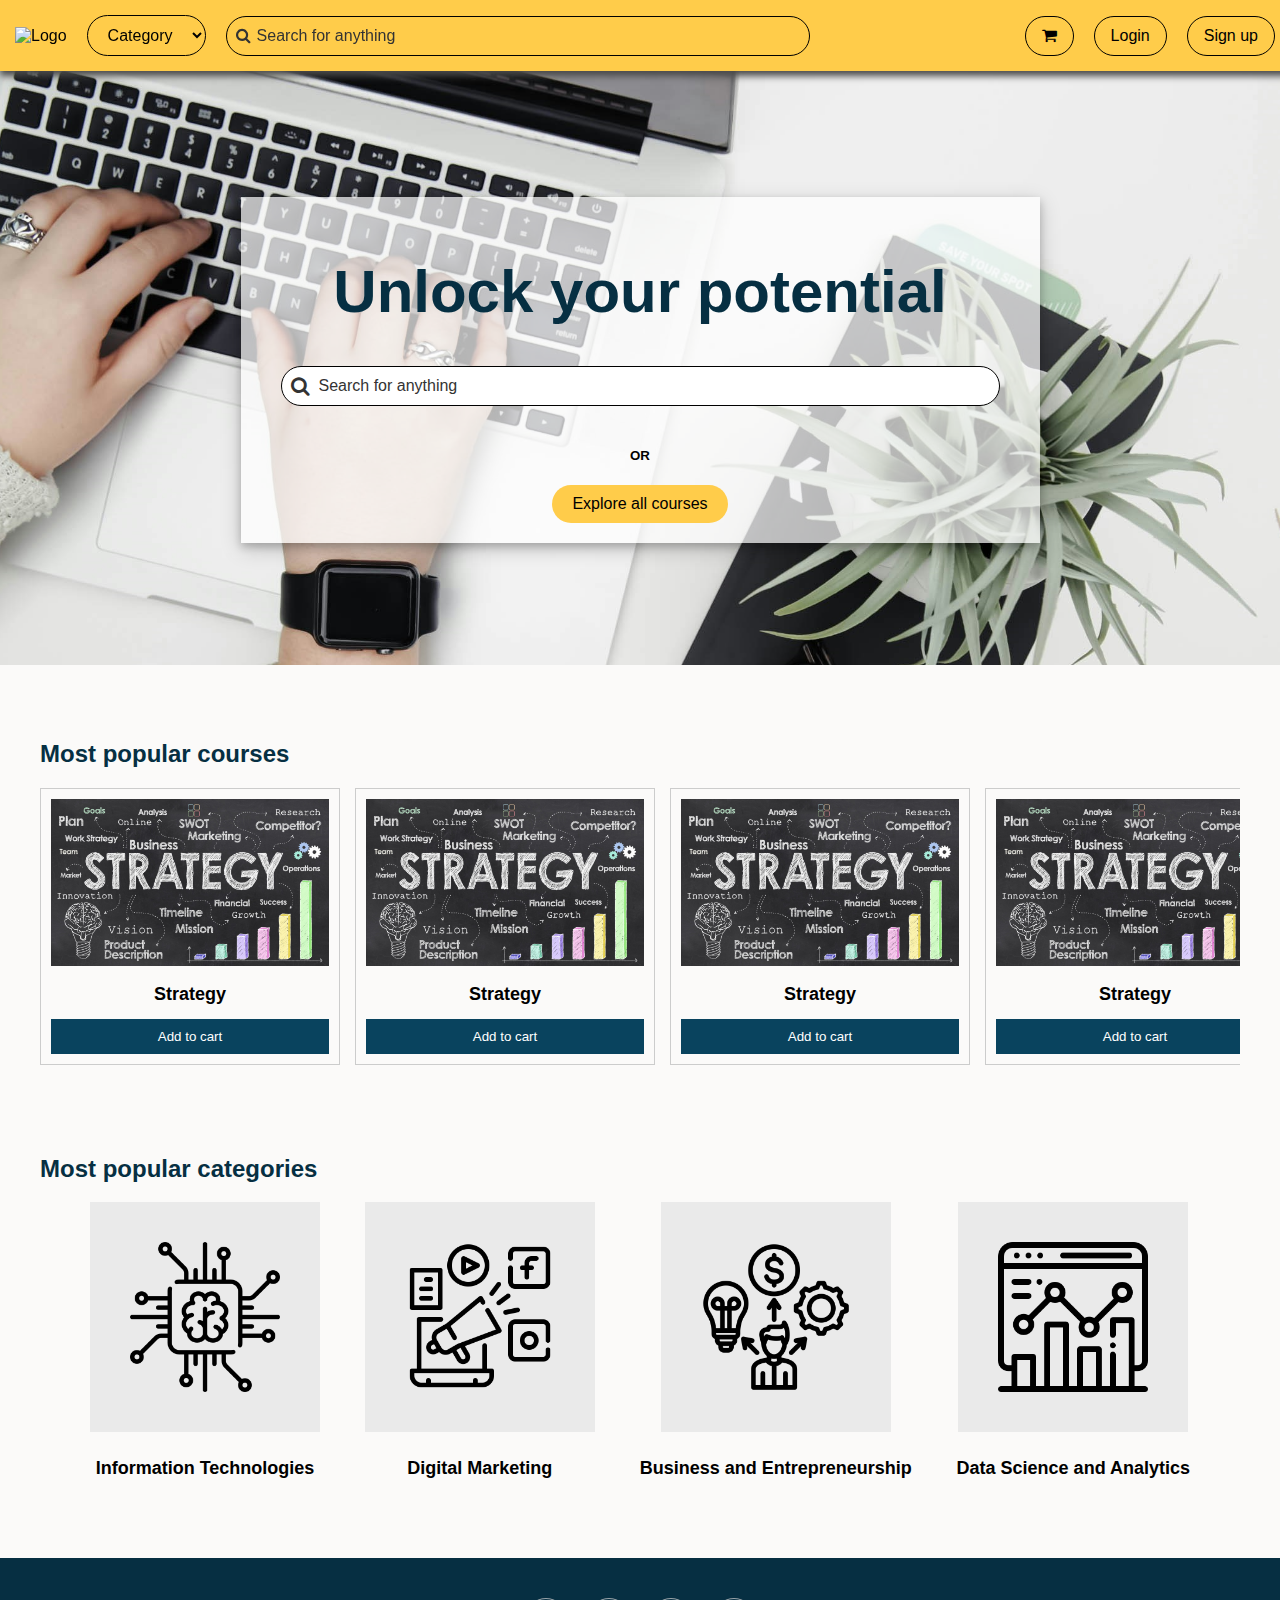
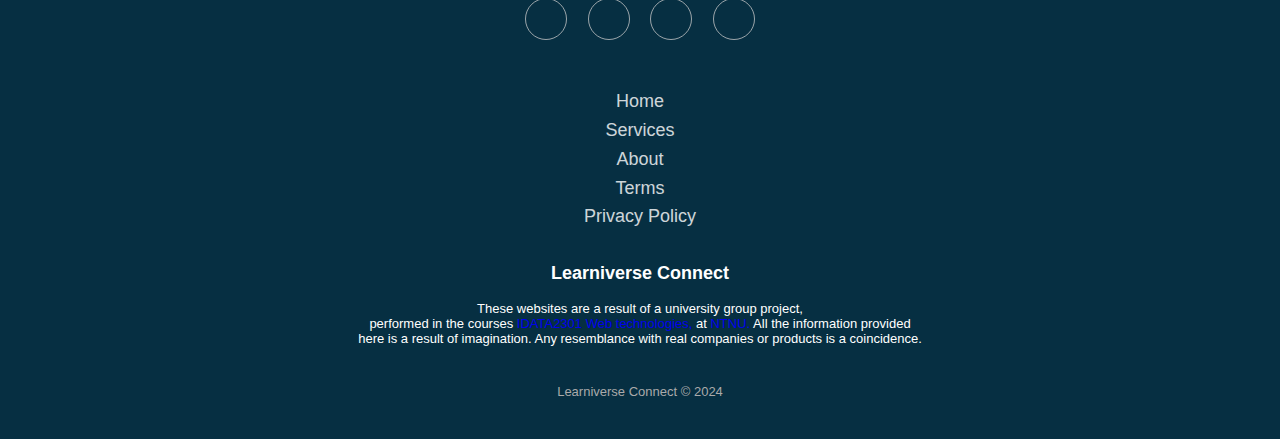
==== frontend/index.html @ c51cee2b "Added a html and javascript for a footer and a navbar for all pages." ====
<!DOCTYPE html>
<html lang="en">
<head>
    <title>Homepage - Learniverse Connect</title>
    <link rel="icon" href="resources/images/logo/Logo.svg">
    <meta charset="utf-8"/>
    <link rel="stylesheet" type="text/css" href="pages/index/style.css"/>
    <link rel="stylesheet" type="text/css" href="resources/css/navbar.css"/>
    <link rel="stylesheet" type="text/css" href="resources/css/style.css"/>
    <link rel="stylesheet" type="text/css" href="resources/css/footer.css"/>
    <link rel="stylesheet" href="https://cdnjs.cloudflare.com/ajax/libs/font-awesome/4.7.0/css/font-awesome.min.css">
    <script>
    </script>
</head>

<body>
    <nav id="navbar"></nav>
    <script>
        document.addEventListener("DOMContentLoaded", function() {
          fetch('resources/html/navbar.html')
            .then(response => response.text())
            .then(data => {
              document.getElementById('navbar').innerHTML = data;
            });
        });
    </script>

    <section class="hero-section">
        <div class="hero-content">
            <h1 class="hero-quote">Unlock your potential</h1>
            <div class="search-container">
                <form action="/search" method="get">
                    <button type="submit" class="search-icon-button">
                        <i class="fa fa-search"></i>
                    </button>
                    <input type="text" class="search-bar" placeholder="Search for anything" name="query">
                </form>
            </div>
            <h5>OR</h5>
            <a href="pages/browser/browser.html" class="explore-courses-link">Explore all courses</a>
        </div>
    </section>

    <section class="slider-container">
        <h2>Most popular courses</h2>
        <div id="course-slider">
            <div class="slide">
                <img src="resources/images/business strategy.jpg" alt="Course 1" class="course-image" width="300">
                <h3 class="course-title">Strategy</h3>
                <button class="course-button">Add to cart</button>
            </div>
            <div class="slide">
                <img src="resources/images/business strategy.jpg" alt="Course 1" class="course-image" width="300">
                <h3 class="course-title">Strategy</h3>
                <button class="course-button">Add to cart</button>
            </div>
            <div class="slide">
                <img src="resources/images/business strategy.jpg" alt="Course 1" class="course-image" width="300">
                <h3 class="course-title">Strategy</h3>
                <button class="course-button">Add to cart</button>
            </div>
            <div class="slide">
                <img src="resources/images/business strategy.jpg" alt="Course 1" class="course-image" width="300">
                <h3 class="course-title">Strategy</h3>
                <button class="course-button">Add to cart</button>
            </div>
            <div class="slide">
                <img src="resources/images/business strategy.jpg" alt="Course 1" class="course-image" width="300">
                <h3 class="course-title">Strategy</h3>
                <button class="course-button">Add to cart</button>
            </div>
            <div class="slide">
                <img src="resources/images/business strategy.jpg" alt="Course 1" class="course-image" width="300">
                <h3 class="course-title">Strategy</h3>
                <button class="course-button">Add to cart</button>
            </div>
            <div class="slide">
                <img src="resources/images/business strategy.jpg" alt="Course 1" class="course-image" width="300">
                <h3 class="course-title">Strategy</h3>
                <button class="course-button">Add to cart</button>
            </div>
            <div class="slide">
                <img src="resources/images/business strategy.jpg" alt="Course 1" class="course-image" width="300">
                <h3 class="course-title">Strategy</h3>
                <button class="course-button">Add to cart</button>
            </div>
            <div class="slide">
                <img src="resources/images/business strategy.jpg" alt="Course 1" class="course-image" width="300">
                <h3 class="course-title">Strategy</h3>
                <button class="course-button">Add to cart</button>
            </div>
        </div>
    </section>

    <section class="categories-container">
        <h2>Most popular categories</h2>
        <div class="categories">
            <div class="category">
                <button onclick="goToPageWithCheckboxes('InformationTechnologies')">
                    <img src="resources/images/categoryIcons/Technology.png" alt="Information Technologies">
                </button>
                <h3 class="text">Information Technologies</h3>
            </div>
            <div class="category">
                <button onclick="goToPageWithCheckboxes('DigitalMarketing')">
                    <img src="resources/images/categoryIcons/Marketing.png" alt="Digital Marketing">
                </button>
                <h3 class="text">Digital Marketing</h3>
            </div>
            <div class="category">
                <button onclick="goToPageWithCheckboxes('BusinessAndEntrepreneurship')">
                    <img src="resources/images/categoryIcons/Business.png" alt="Business and Entrepreneurship">
                </button>
                <h3 class="text">Business and Entrepreneurship</h3>
            </div>
            <div class="category">
                <button onclick="goToPageWithCheckboxes('DataScienceAndAnalytics')">
                    <img src="resources/images/categoryIcons/Analytics.png" alt="Data Science and Analytics">
                </button>
                <h3 class="text">Data Science and Analytics</h3>
            </div>
        </div>
    </section>

    <footer id="footer"></footer>
    <script>
        document.addEventListener("DOMContentLoaded", function() {
          fetch('resources/html/footer.html')
            .then(response => response.text())
            .then(data => {
              document.getElementById('footer').innerHTML = data;
            });
        });
    </script>

    <script src="pages/index/script.js"></script>
</body>
</html>
---- frontend/pages/index/style.css ----
/* For the hero section*/
.hero-section {
    padding: 25px;
    padding-top: 100px;
    background-image: url('../../resources/images/background/HeroImage.png');
    background-size: cover;
    background-position: center;
    height: 60vh;
    display: flex;
    align-items: center;
    justify-content: center;
    text-align: center;
}

.hero-content {
    background-color: rgba(255, 255, 255, 0.7);
    padding: 20px;
    box-shadow: 0 4px 8px 0 rgba(0, 0, 0, 0.2),
                0 6px 20px 0 rgba(0, 0, 0, 0.19);
}

.hero-quote {
    font-size: 60px;
    margin-bottom: 20px;
}

.search-container {
    display: flex;
    justify-content: center;
    padding: 20px;
    position: relative;
    margin: auto;
}

.search-bar {
    width: 50vw;
    padding: 10px 40px 10px 37px;
    font-size: 16px;
    border: 1px solid black;
    border-radius: 25px;
    outline: none;
}

.search-icon-button {
    font-size: 20px;
    background: none;
    border: none;
    position: absolute;
    top: 50%;
    transform: translateY(-50%);
    cursor: pointer;
    color: #333;
    padding: 0 10px;
}

.search-bar::placeholder {
  color: #333;
}

.search-bar:focus {
    outline: none;
    box-shadow: 0 0 0 0.8px black;
}

.explore-courses-link {
    display: inline-block;
    background-color: #ffcc4a;
    color: black;
    padding: 10px 20px;
    border-radius: 25px;
    text-decoration: none;
    transition: background-color 0.5s;
}

.explore-courses-link:hover {
    background-color: #deb140;
}

/* Most popular courses */
.slider-container, .categories-container {
    margin: 40px;
    margin-top: 75px;
}

#course-slider {
    display: flex;
    overflow-x: auto;
    scroll-behavior: smooth;
}

.slide {
    flex: 0 0 auto;
    width: 300px;
    margin-right: 15px;
    margin-bottom: 15px;
    border: 1px solid #ccc;
    padding: 10px;
    box-sizing: border-box;
}

.slide img {
    max-width: 100%;
}

.course-title {
  margin: 10px 0;
  text-align: center;
}

.course-button {
  background-color: #09435e;
  color: white;
  border: none;
  padding: 10px 20px;
  cursor: pointer;
  width: 100%;
  box-sizing: border-box;
}

.course-button:hover {
  background-color: #062f42;
}

/* Most popular categories */
.categories-container {
    margin-top: 75px;
}

.categories-container .categories {
    margin-left: 50px;
    margin-right: 50px;
    display: flex;
    flex-wrap: wrap;
    justify-content: space-between;

}

.category {
    text-align: center;
}

.category button {
    border: none;
    background-color: transparent;
    cursor: pointer;
    padding: 0;
    display: inline-block;
    background-color: #EAEAEA;
}

.category button img {
    width: 150px;
    height: 150px;
    padding: 40px;
    display: block;
}

.category button img:hover  {
    transform: scale(1.1);
}
---- frontend/resources/css/navbar.css ----
.navbar {
    display: flex;
    align-items: center;
    justify-content: space-between;
    padding: 15px;
    overflow: hidden;
    text-align: center;
    margin: 0;
    width: 100%;
    list-style-type: none;
    background-color: #ffcc4a;
    box-shadow: 0px 5px 7px #4a4a4a;
    position: fixed;
    z-index: 1;

}

.navbar li {
    margin-right: 20px;

}

.right-items {
margin-left: auto;
    display: flex;
    align-items: center;
}

.navbar li.right {
    margin-right: 10px; /* Adjust as needed */
}

.navbar li a {
    font-size: 16px;
    text-decoration: none;
    display: block;
    text-align: center;
    color: black;
}

.navbar li select, li input {
    padding: 10px 16px;
    margin: 0;
    vertical-align: middle;
    background-color: transparent;
}

.navbar li select {
    font-size: 16px;
    border-radius: 25px;
    border: 1px solid black;
    background-color: transparent;
    color: black;
}

.navbar li select:focus {
    outline: none;
    box-shadow: 0 0 0 0.8px black;
}

.menu-button {
    display: inline-block;
    background-color: #ffcc4a;
    color: black;
    padding: 10px 16px;
    border: 1px solid black;
    border-radius: 25px;
    text-decoration: none;
    transition: background-color 0.5s;
}

.menu-button:hover {
    background-color: #deb140;
    box-shadow: 0 0 0 0.8px black;
}

.menu-search-container {
    display: flex;
    justify-content: center;
    position: relative;
    margin: auto;
}

.menu-search-bar {
    width: 40vw;
    padding: 10px 40px 10px 30px;
    font-size: 16px;
    border: 1px solid black;
    border-radius: 25px;
    outline: none;
    background: transparent;
}

.menu-search-bar::placeholder {
  color: #333;
}

.menu-search-bar:focus {
    outline: none;
    box-shadow: 0 0 0 0.8px black;
}

.menu-search-icon-button {
    font-size: 16px;
    background: none;
    border: none;
    position: absolute;
    top: 50%;
    transform: translateY(-50%);
    cursor: pointer;
    color: #333;
    padding: 0 10px;
}
---- frontend/resources/css/style.css ----
body {
    font-family: sans-serif; /*google font*/
    margin: 0px;
    background-color: #fbfaf9;
}

h2, h1 {
    color: #062f42;
}
---- frontend/resources/css/footer.css ----
.footer {
  padding:40px 0;
  margin-top: 75px;
  background-color: #062f42;
  color:white;
}

.footer ul, h3 {
  padding:0;
  list-style:none;
  text-align:center;
  font-size:18px;
  line-height:1.6;
  margin-bottom:0;
}

.footer li {
  padding:0 10px;
}

.footer ul a {
  color:inherit;
  text-decoration:none;
  opacity:0.8;
}

.footer ul a:hover {
  opacity:1;
}

.footer .social {
  text-align:center;
  padding-bottom:25px;
}

.footer .social > a {
  font-size:24px;
  width:40px;
  height:40px;
  line-height:40px;
  display:inline-block;
  text-align:center;
  border-radius:50%;
  border:1px solid #ccc;
  margin:0 8px;
  color:inherit;
  opacity:0.75;
}

.footer .social > a:hover {
  opacity:0.9;
}

.footer .info {
    padding: 10px;
    text-align: center;
    font-size:13px;
}

.footer .info a {
    text-decoration: none;
}

.footer .info a:hover {
    color: #008000;
    text-decoration: underline;
}

.footer .info a:active {
  color: #004D00;
}

.footer .info a:visited {
  color: #99CC00;
}

.footer .copyright {
  margin-top:15px;
  text-align:center;
  font-size:13px;
  color:#aaa;
  margin-bottom:0;
}
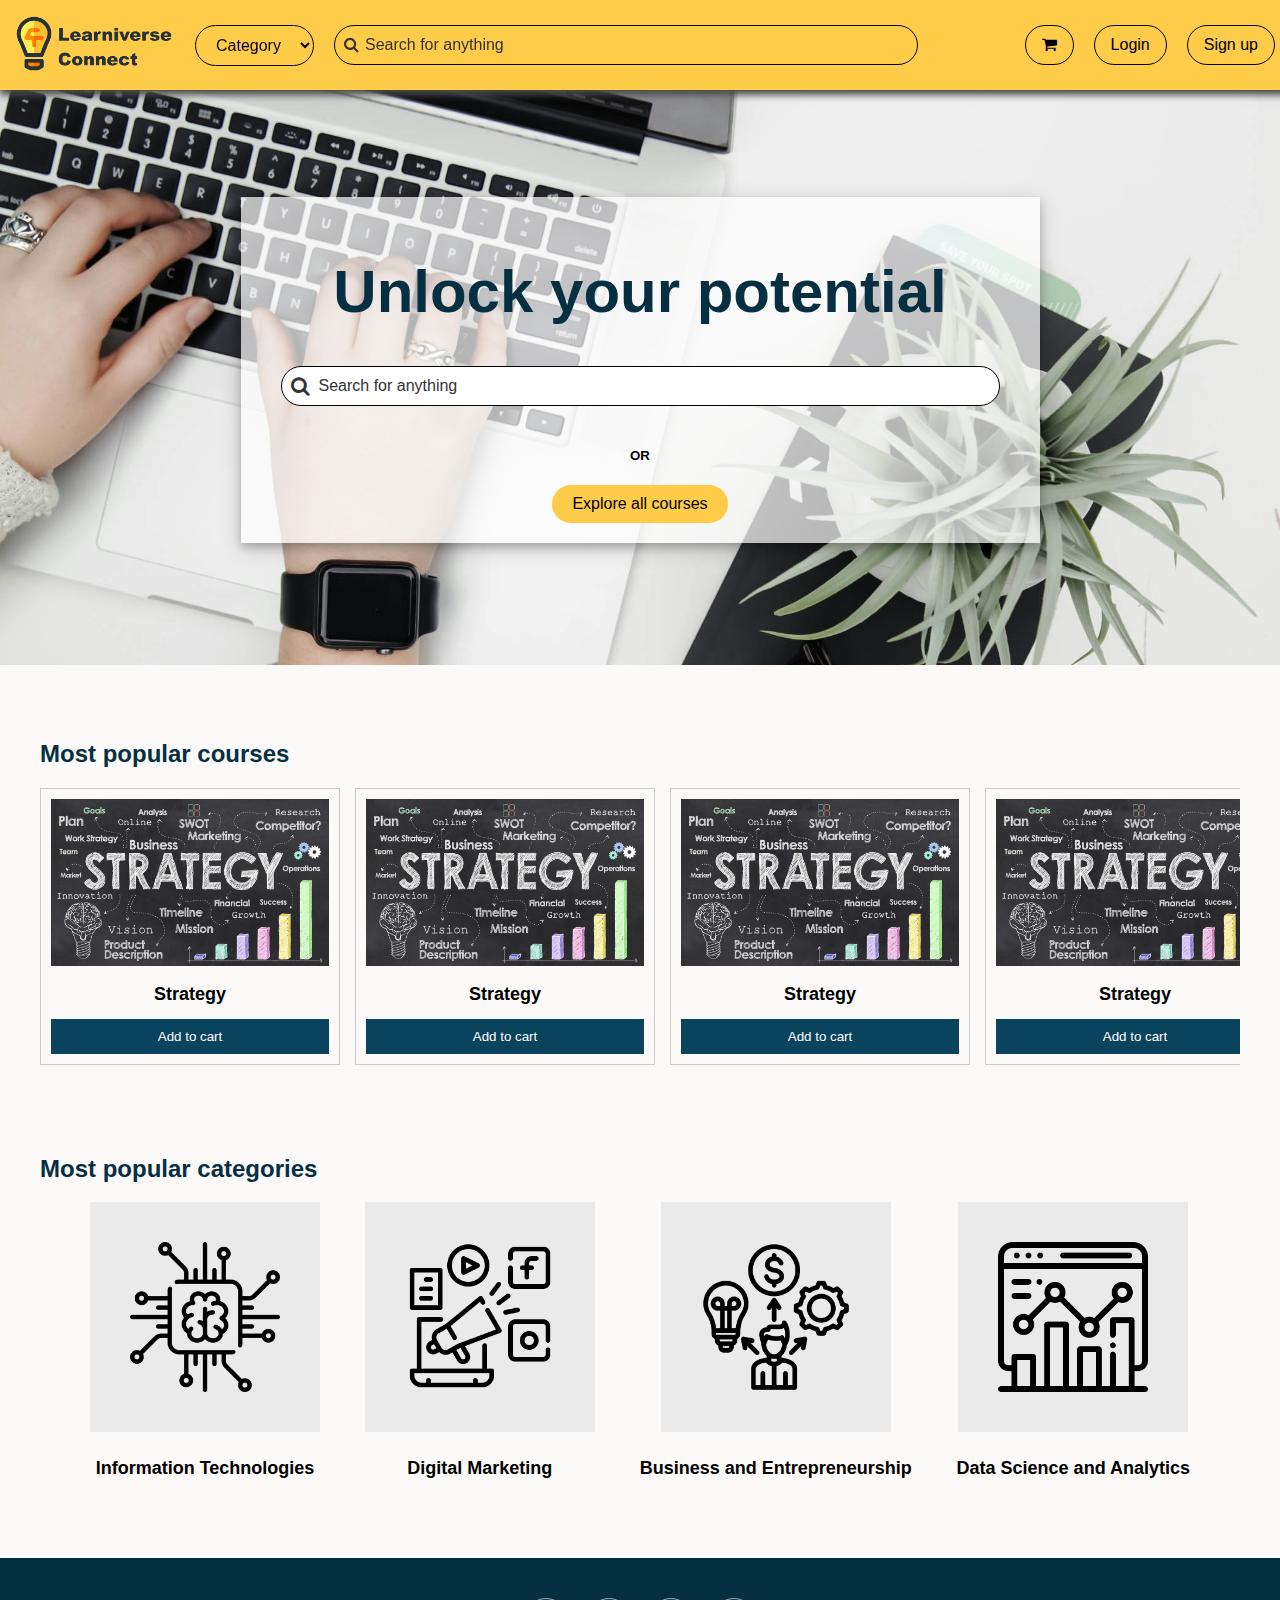
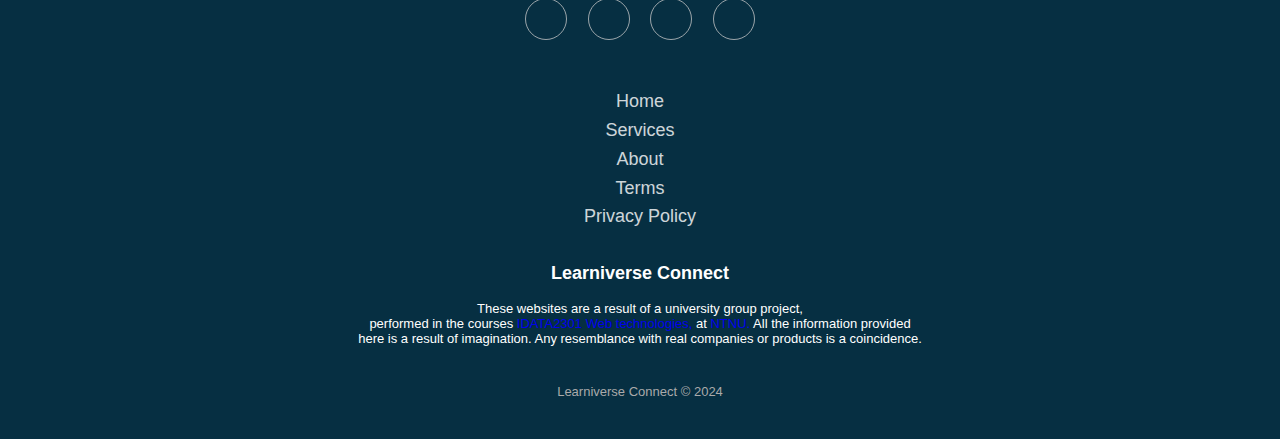
==== commit 02c22f80: "Merge branch 'main' of https://github.com/Malmis1/project-group12" ====
--- a/frontend/index.html
+++ b/frontend/index.html
@@ -14,16 +14,32 @@
 </head>
 
 <body>
-    <nav id="navbar"></nav>
-    <script>
-        document.addEventListener("DOMContentLoaded", function() {
-          fetch('resources/html/navbar.html')
-            .then(response => response.text())
-            .then(data => {
-              document.getElementById('navbar').innerHTML = data;
-            });
-        });
-    </script>
+    <nav>
+        <ul class="navbar">
+            <li class="left"><a href="index.html"><img src="resources/images/logo/LogoFlat.png" alt="Logo" width="160"></a></li>
+            <li class="left"><select name="Category">
+                <option value="">Category</option>
+                <option value="cat1">cat1</option>
+                <option value="cat2">cat2</option>
+                <option value="cat3">cat3</option>
+                <option value="cat4">cat4</option>
+            </select></li>
+            <li class="left">
+                <div class="menu-search-container">
+                    <form id="menu-search-form" action="/search" method="get">
+                        <button type="submit" class="menu-search-icon-button">
+                            <i class="fa fa-search"></i>
+                        </button>
+                        <input type="text" class="menu-search-bar" placeholder="Search for anything" name="query">
+                    </form>
+                </div></li>
+            <div class="right-items">
+                <li><a href="" class="menu-button"><i class="fa fa-shopping-cart" style="font-size:16px"></i></a></li>
+                <li><a href="" class="menu-button">Login</a></li>
+                <li><a href="" class="menu-button">Sign up</a></li>
+            </div>
+        </ul>
+    </nav>
 
     <section class="hero-section">
         <div class="hero-content">
@@ -122,17 +138,30 @@
         </div>
     </section>
 
-    <footer id="footer"></footer>
-    <script>
-        document.addEventListener("DOMContentLoaded", function() {
-          fetch('resources/html/footer.html')
-            .then(response => response.text())
-            .then(data => {
-              document.getElementById('footer').innerHTML = data;
-            });
-        });
-    </script>
-
+    <footer class="footer">
+        <div class="social">
+            <a href="#"><i class=""></i></a>
+            <a href="#"><i class=""></i></a>
+            <a href="#"><i class=""></i></a>
+            <a href="#"><i class=""></i></a>
+        </div>
+        <ul class="list-inline">
+            <li class="list-inline-item"><a href="index.html">Home</a></li>
+            <li class="list-inline-item"><a href="#">Services</a></li>
+            <li class="list-inline-item"><a href="#">About</a></li>
+            <li class="list-inline-item"><a href="#">Terms</a></li>
+            <li class="list-inline-item"><a href="#">Privacy Policy</a></li>
+        </ul>
+        <div class="info">
+            <h3>Learniverse Connect</h3>
+            <p>These websites are a result of a university group project, <br>
+                performed in the courses <a href="https://www.ntnu.edu/studies/courses/IDATA2301#tab=omEmnet">IDATA2301 Web technologies,</a>
+                at <a href="https://www.ntnu.edu/">NTNU.</a> All the information provided <br>
+                here is a result of imagination. Any resemblance with real companies
+                or products is a coincidence.</p>
+        </div>
+        <p class="copyright">Learniverse Connect © 2024</p>
+    </footer>
     <script src="pages/index/script.js"></script>
 </body>
 </html>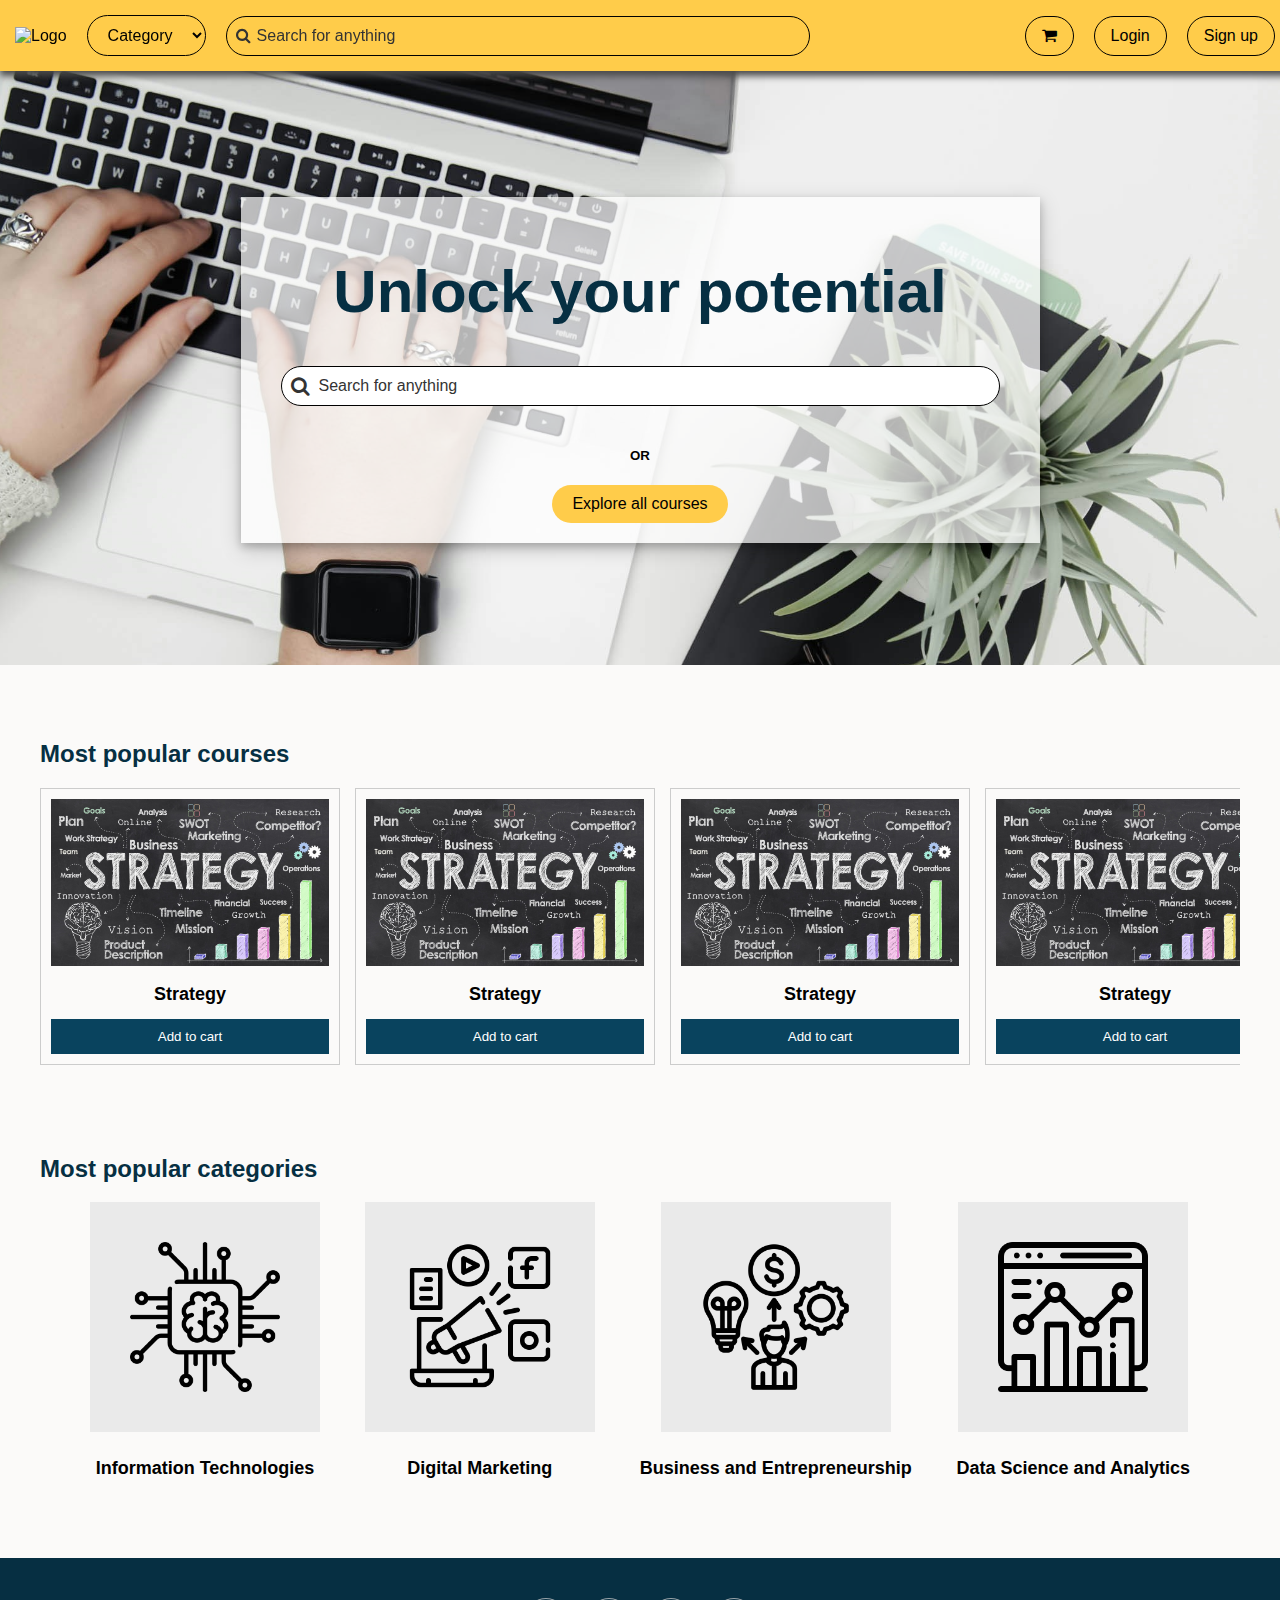
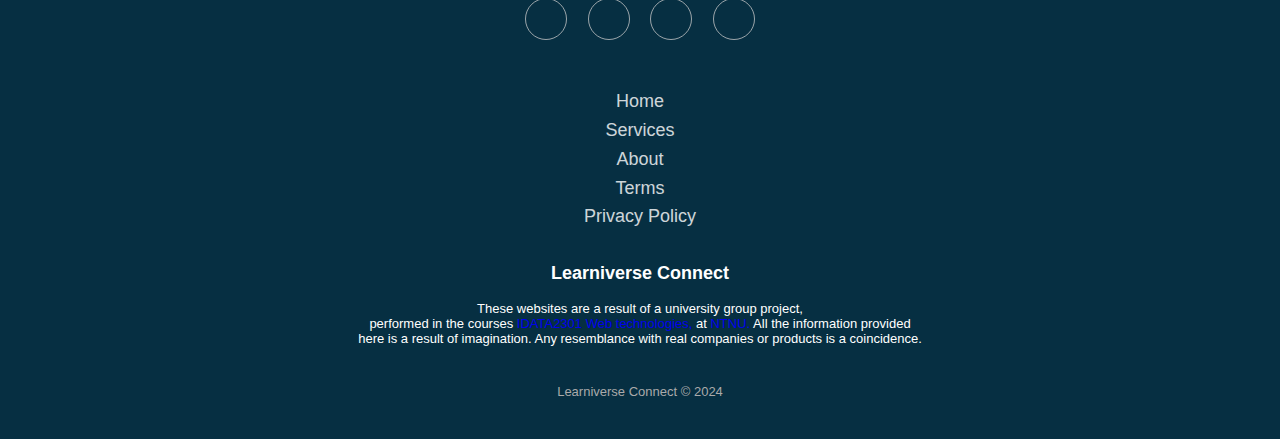
==== commit d23021d2: "Merge branch 'main' of https://github.com/Malmis1/project-group12" ====
--- a/frontend/index.html
+++ b/frontend/index.html
@@ -14,32 +14,16 @@
 </head>
 
 <body>
-    <nav>
-        <ul class="navbar">
-            <li class="left"><a href="index.html"><img src="resources/images/logo/LogoFlat.png" alt="Logo" width="160"></a></li>
-            <li class="left"><select name="Category">
-                <option value="">Category</option>
-                <option value="cat1">cat1</option>
-                <option value="cat2">cat2</option>
-                <option value="cat3">cat3</option>
-                <option value="cat4">cat4</option>
-            </select></li>
-            <li class="left">
-                <div class="menu-search-container">
-                    <form id="menu-search-form" action="/search" method="get">
-                        <button type="submit" class="menu-search-icon-button">
-                            <i class="fa fa-search"></i>
-                        </button>
-                        <input type="text" class="menu-search-bar" placeholder="Search for anything" name="query">
-                    </form>
-                </div></li>
-            <div class="right-items">
-                <li><a href="" class="menu-button"><i class="fa fa-shopping-cart" style="font-size:16px"></i></a></li>
-                <li><a href="" class="menu-button">Login</a></li>
-                <li><a href="" class="menu-button">Sign up</a></li>
-            </div>
-        </ul>
-    </nav>
+    <nav id="navbar"></nav>
+    <script>
+        document.addEventListener("DOMContentLoaded", function() {
+          fetch('resources/html/navbar.html')
+            .then(response => response.text())
+            .then(data => {
+              document.getElementById('navbar').innerHTML = data;
+            });
+        });
+    </script>
 
     <section class="hero-section">
         <div class="hero-content">
@@ -138,30 +122,17 @@
         </div>
     </section>
 
-    <footer class="footer">
-        <div class="social">
-            <a href="#"><i class=""></i></a>
-            <a href="#"><i class=""></i></a>
-            <a href="#"><i class=""></i></a>
-            <a href="#"><i class=""></i></a>
-        </div>
-        <ul class="list-inline">
-            <li class="list-inline-item"><a href="index.html">Home</a></li>
-            <li class="list-inline-item"><a href="#">Services</a></li>
-            <li class="list-inline-item"><a href="#">About</a></li>
-            <li class="list-inline-item"><a href="#">Terms</a></li>
-            <li class="list-inline-item"><a href="#">Privacy Policy</a></li>
-        </ul>
-        <div class="info">
-            <h3>Learniverse Connect</h3>
-            <p>These websites are a result of a university group project, <br>
-                performed in the courses <a href="https://www.ntnu.edu/studies/courses/IDATA2301#tab=omEmnet">IDATA2301 Web technologies,</a>
-                at <a href="https://www.ntnu.edu/">NTNU.</a> All the information provided <br>
-                here is a result of imagination. Any resemblance with real companies
-                or products is a coincidence.</p>
-        </div>
-        <p class="copyright">Learniverse Connect © 2024</p>
-    </footer>
+    <footer id="footer"></footer>
+    <script>
+        document.addEventListener("DOMContentLoaded", function() {
+          fetch('resources/html/footer.html')
+            .then(response => response.text())
+            .then(data => {
+              document.getElementById('footer').innerHTML = data;
+            });
+        });
+    </script>
+
     <script src="pages/index/script.js"></script>
 </body>
 </html>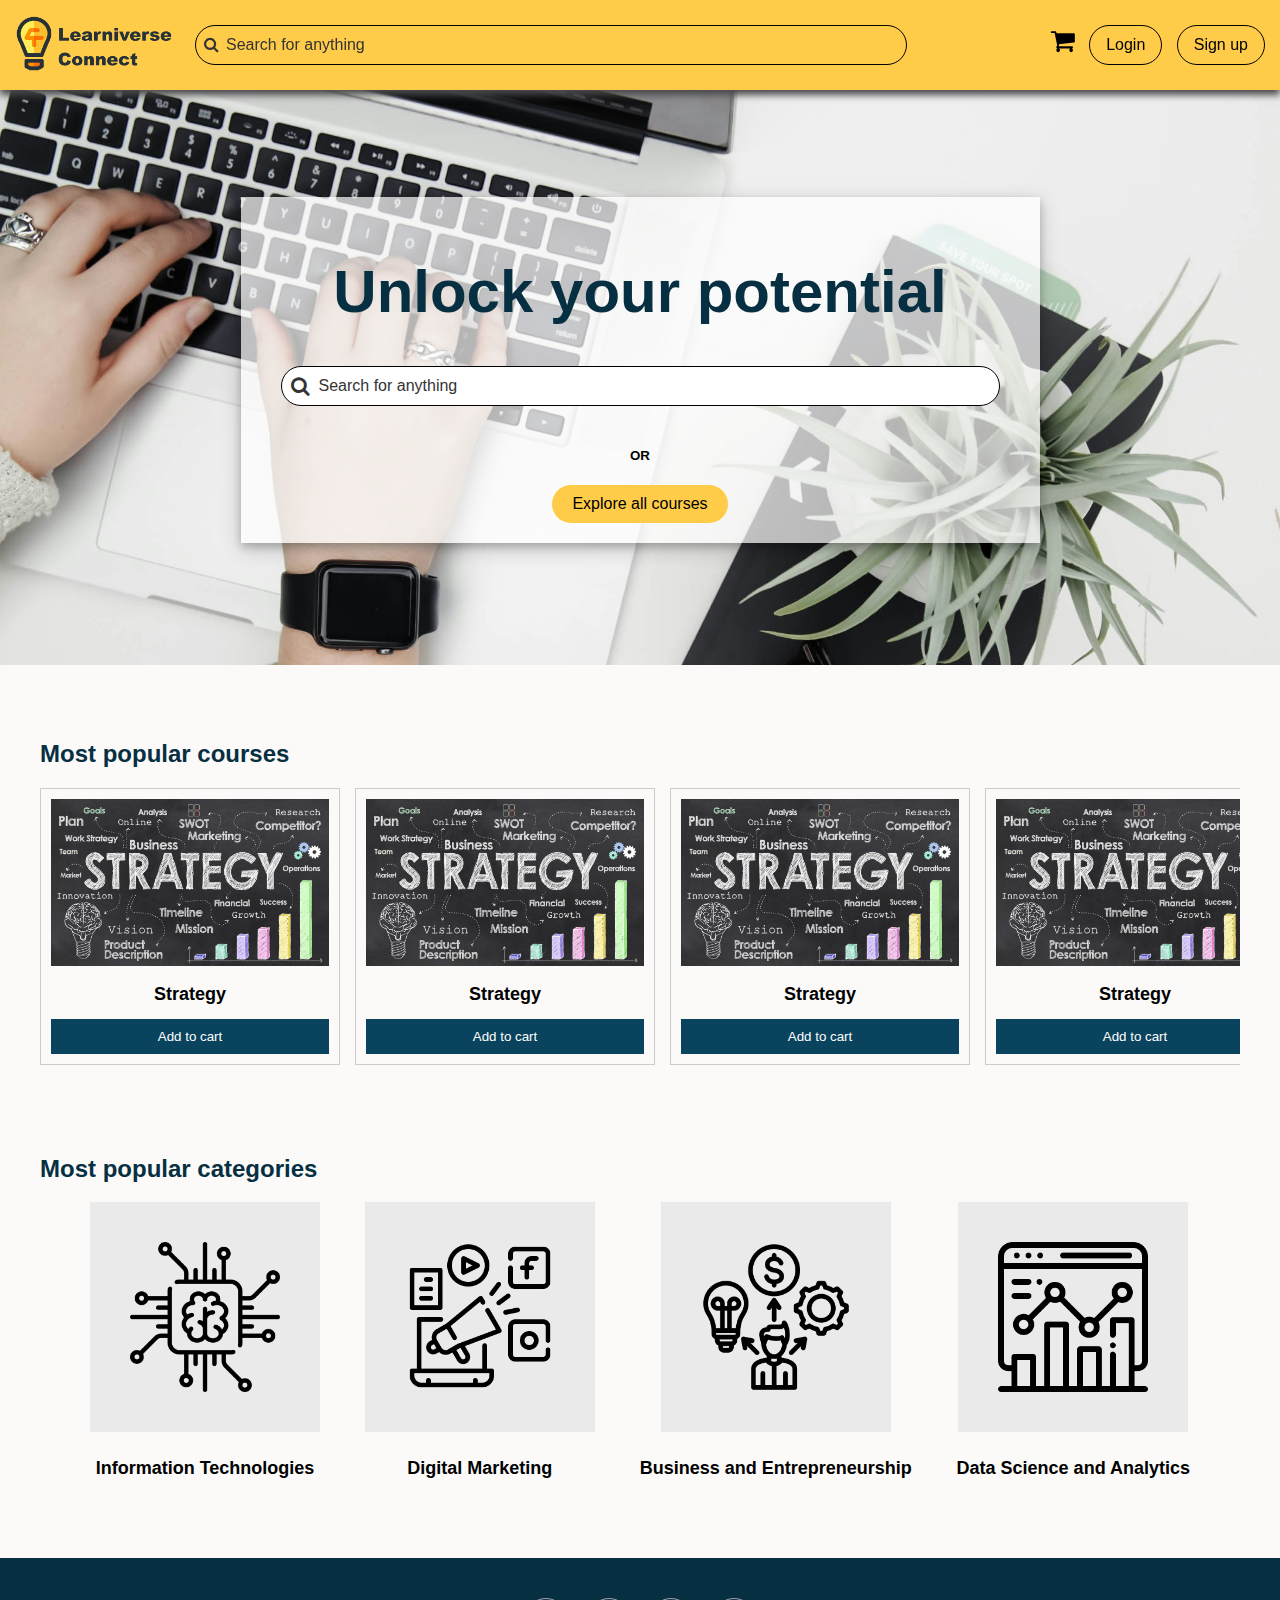
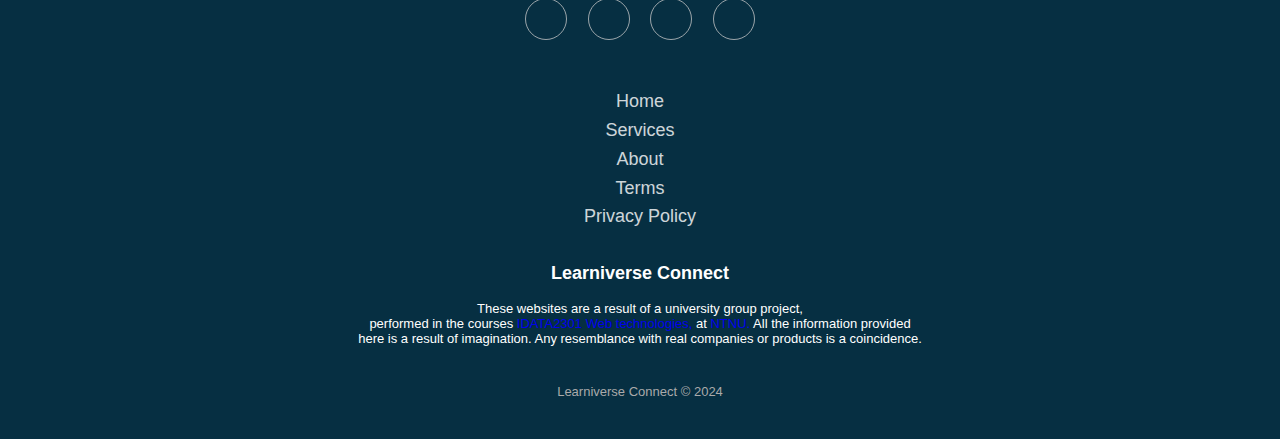
==== commit c0162f07: "Changed the structure of the navbar and made it more scalable but needs more work." ====
--- a/frontend/index.html
+++ b/frontend/index.html
@@ -4,13 +4,13 @@
     <title>Homepage - Learniverse Connect</title>
     <link rel="icon" href="resources/images/logo/Logo.svg">
     <meta charset="utf-8"/>
+    <meta name="viewport" content="width=device-width, initial-scale=1.0">
+
     <link rel="stylesheet" type="text/css" href="pages/index/style.css"/>
     <link rel="stylesheet" type="text/css" href="resources/css/navbar.css"/>
     <link rel="stylesheet" type="text/css" href="resources/css/style.css"/>
     <link rel="stylesheet" type="text/css" href="resources/css/footer.css"/>
     <link rel="stylesheet" href="https://cdnjs.cloudflare.com/ajax/libs/font-awesome/4.7.0/css/font-awesome.min.css">
-    <script>
-    </script>
 </head>
 
 <body>
--- a/frontend/resources/css/navbar.css
+++ b/frontend/resources/css/navbar.css
@@ -1,94 +1,46 @@
 .navbar {
-    display: flex;
-    align-items: center;
-    justify-content: space-between;
-    padding: 15px;
-    overflow: hidden;
-    text-align: center;
-    margin: 0;
-    width: 100%;
-    list-style-type: none;
     background-color: #ffcc4a;
     box-shadow: 0px 5px 7px #4a4a4a;
     position: fixed;
+    top: 0;
+    width: 100%;
     z-index: 1;
-
 }
 
-.navbar li {
-    margin-right: 20px;
-
+.navbar-container {
+    display: flex;
+    justify-content: space-between;
+    align-items: center;
+    padding: 15px;
+    width: calc(100% - 30px); /* Adjust based on padding to ensure full width */
 }
 
-.right-items {
-margin-left: auto;
-    display: flex;
-    align-items: center;
+.logo-link img {
+    max-width: 100%;
+    height: auto;
 }
 
-.navbar li.right {
-    margin-right: 10px; /* Adjust as needed */
-}
-
-.navbar li a {
-    font-size: 16px;
-    text-decoration: none;
-    display: block;
-    text-align: center;
-    color: black;
-}
-
-.navbar li select, li input {
-    padding: 10px 16px;
-    margin: 0;
-    vertical-align: middle;
-    background-color: transparent;
-}
-
-.navbar li select {
-    font-size: 16px;
-    border-radius: 25px;
-    border: 1px solid black;
-    background-color: transparent;
-    color: black;
-}
-
-.navbar li select:focus {
-    outline: none;
-    box-shadow: 0 0 0 0.8px black;
-}
-
-.menu-button {
-    display: inline-block;
-    background-color: #ffcc4a;
-    color: black;
-    padding: 10px 16px;
-    border: 1px solid black;
-    border-radius: 25px;
-    text-decoration: none;
-    transition: background-color 0.5s;
-}
-
-.menu-button:hover {
-    background-color: #deb140;
-    box-shadow: 0 0 0 0.8px black;
+.menu-search-bar {
+    flex-grow: 1;
+    margin: 0 10px;
 }
 
 .menu-search-container {
     display: flex;
-    justify-content: center;
+    flex-grow: 1;
+    justify-content: flex-start;
     position: relative;
-    margin: auto;
+    margin-left: 10px;
 }
 
 .menu-search-bar {
-    width: 40vw;
     padding: 10px 40px 10px 30px;
     font-size: 16px;
     border: 1px solid black;
     border-radius: 25px;
     outline: none;
     background: transparent;
+    width: auto;
 }
 
 .menu-search-bar::placeholder {
@@ -109,5 +61,72 @@
     transform: translateY(-50%);
     cursor: pointer;
     color: #333;
-    padding: 0 10px;
-}+    left: 13px;
+}
+
+.menu-button {
+    display: inline-block;
+    background-color: #ffcc4a;
+    color: black;
+    padding: 10px 16px;
+    margin-left: 10px;
+    border: 1px solid black;
+    border-radius: 25px;
+    text-decoration: none;
+    transition: background-color 0.5s;
+}
+
+.menu-button:hover {
+    background-color: #deb140;
+    box-shadow: 0 0 0 0.8px black;
+}
+
+.navbar a {
+    color: black;
+    text-decoration: none;
+}
+
+.mobile-menu-icon:hover, .mobile-menu-icon-hidden a:hover  {
+    border-bottom: solid;
+}
+
+.mobile-menu-icon, .mobile-menu-icon-hidden {
+  background: none;
+  border: none;
+  font-size: 26px;
+  cursor: pointer;
+
+}
+
+/* Hide mobile menu icon on larger screens */
+.mobile-menu-icon-hidden {
+  display: none;
+}
+
+/* Responsive Design */
+@media (min-width: 768px) {
+    .menu-search-bar {
+        width: 50vw; /* Makes the search bar wider on larger screens */
+        max-width: 900px; /* Limit the width to maintain usability */
+    }
+}
+
+@media (max-width: 768px) {
+    .menu-search-container, .menu-search-bar {
+        width: auto; /* Full width on smaller screens */
+    }
+
+    /* Hide right items on smaller screens */
+    .right-items {
+        display: none;
+    }
+
+    /* Show mobile menu icon on smaller screens */
+    .mobile-menu-icon-hidden {
+        display: block;
+        margin-left: auto;
+    }
+}
+
+
+
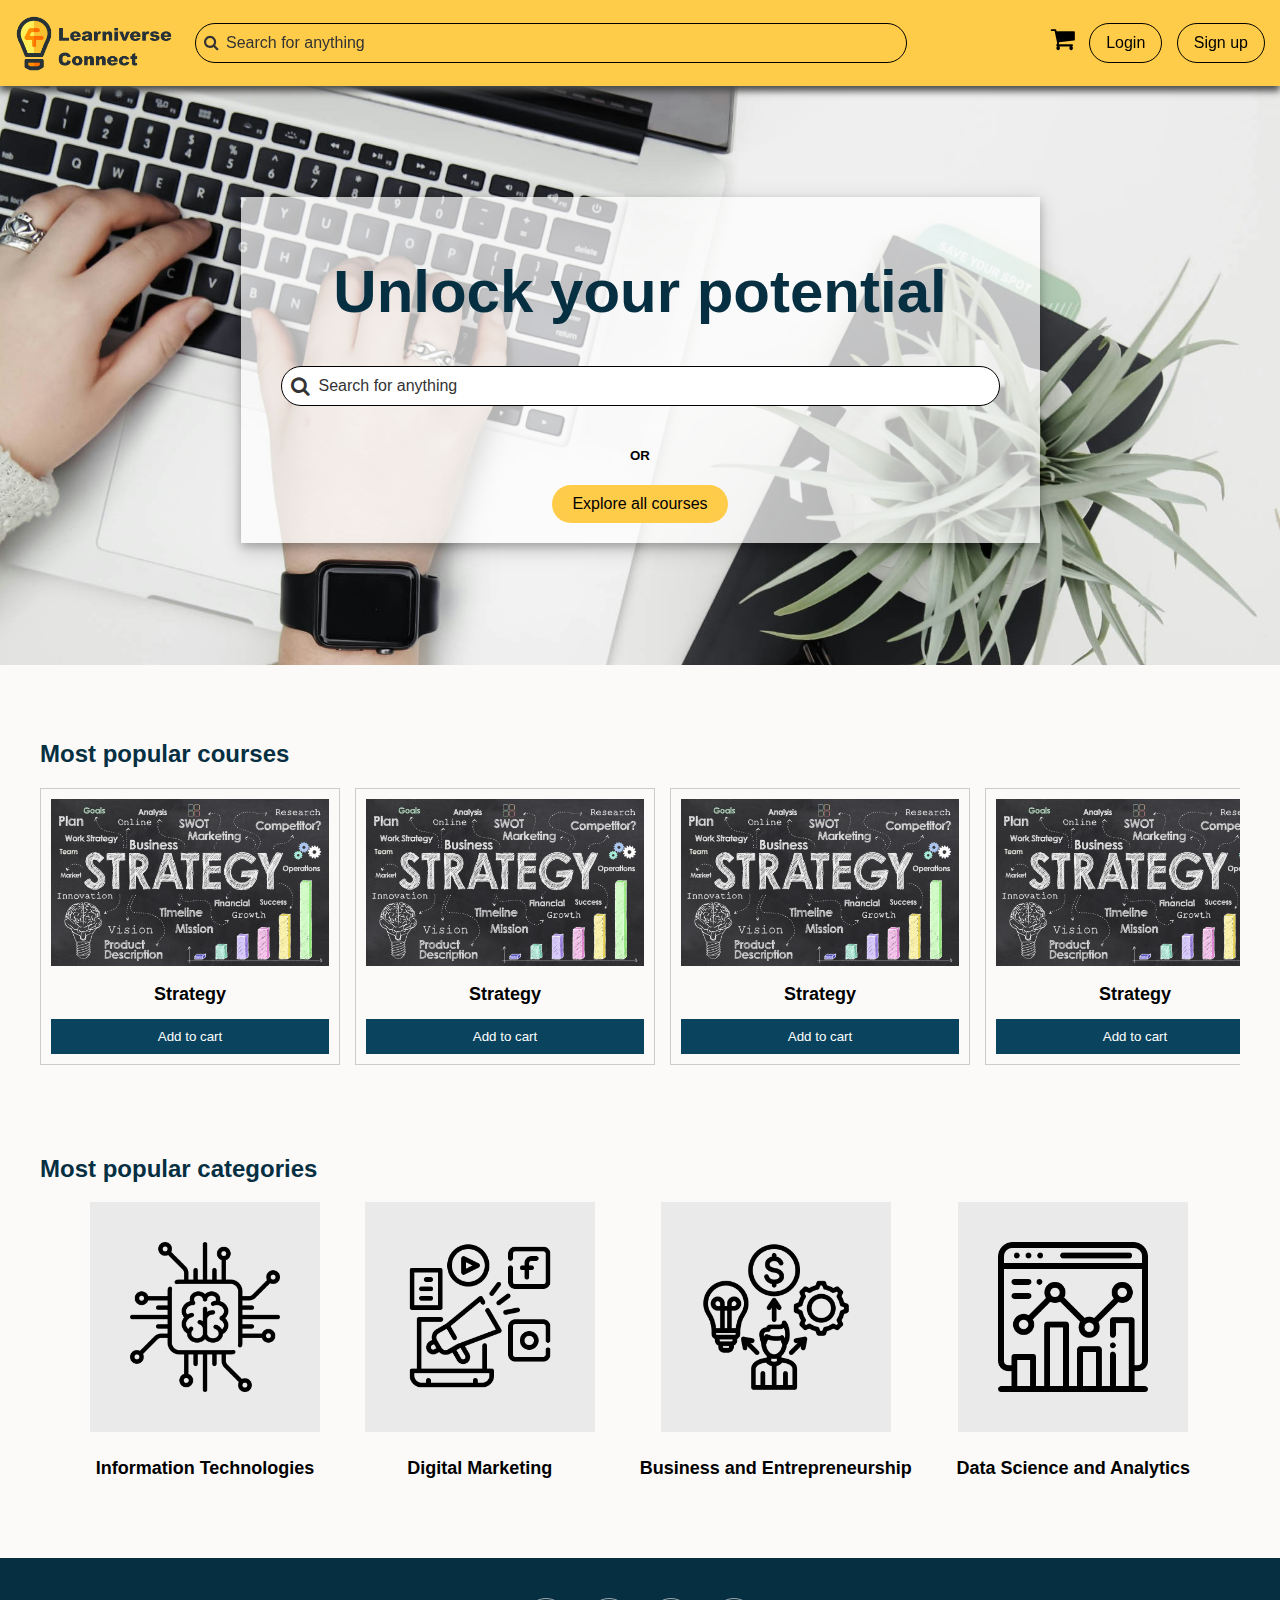
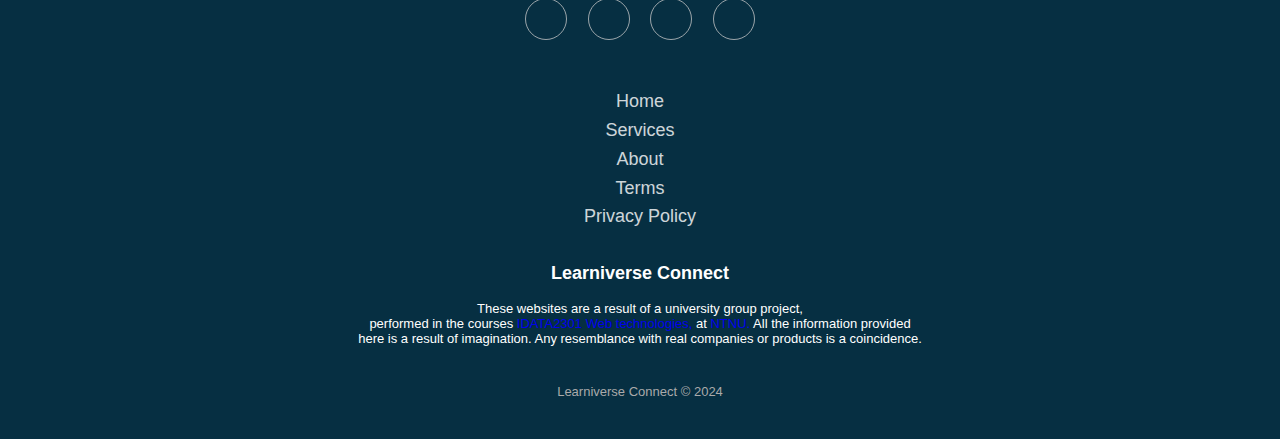
==== commit c17774b8: "Made the navbar scalable are moved the javascript for navbar from all files to one single." ====
--- a/frontend/index.html
+++ b/frontend/index.html
@@ -15,15 +15,6 @@
 
 <body>
     <nav id="navbar"></nav>
-    <script>
-        document.addEventListener("DOMContentLoaded", function() {
-          fetch('resources/html/navbar.html')
-            .then(response => response.text())
-            .then(data => {
-              document.getElementById('navbar').innerHTML = data;
-            });
-        });
-    </script>
 
     <section class="hero-section">
         <div class="hero-content">
@@ -123,16 +114,8 @@
     </section>
 
     <footer id="footer"></footer>
-    <script>
-        document.addEventListener("DOMContentLoaded", function() {
-          fetch('resources/html/footer.html')
-            .then(response => response.text())
-            .then(data => {
-              document.getElementById('footer').innerHTML = data;
-            });
-        });
-    </script>
 
+    <script src="resources/javascript/navbar-footer.js"></script>
     <script src="pages/index/script.js"></script>
 </body>
 </html>--- a/frontend/resources/css/navbar.css
+++ b/frontend/resources/css/navbar.css
@@ -17,6 +17,7 @@
 
 .logo-link img {
     max-width: 100%;
+    min-width: 30px;
     height: auto;
 }
 
@@ -64,6 +65,10 @@
     left: 13px;
 }
 
+.right-items {
+
+}
+
 .menu-button {
     display: inline-block;
     background-color: #ffcc4a;
@@ -98,6 +103,39 @@
 
 }
 
+.popup-menu {
+    display: none;
+    position: absolute;
+    top: 100%;
+    left: 0;
+    width: 100%;
+    background-color: #ffcc4a;
+    box-shadow: 0px 5px 7px #4a4a4a;
+    z-index: 2;
+}
+
+.popup-menu-item {
+    display: block;
+    padding: 10px;
+    color: black;
+    text-decoration: none;
+    border-bottom: 1px solid #4a4a4a;
+}
+
+.popup-menu-item:last-child {
+    border-bottom: none;
+}
+
+/* Hide the small logo by default */
+.logo-small {
+    display: none;
+}
+
+/* Default styles for the large logo */
+.logo-large {
+    display: block;
+}
+
 /* Hide mobile menu icon on larger screens */
 .mobile-menu-icon-hidden {
   display: none;
@@ -111,9 +149,33 @@
     }
 }
 
-@media (max-width: 768px) {
+@media (max-width: 1010px) {
     .menu-search-container, .menu-search-bar {
         width: auto; /* Full width on smaller screens */
+    }
+}
+
+@media (max-width: 768px) {
+    /* Hide the large logo */
+    .logo-large {
+        display: none;
+    }
+
+    /* Show the small logo */
+    .logo-small {
+        display: block;
+    }
+}
+
+@media (min-width: 661px) {
+    .popup-menu {
+        display: none !important; /* Force hiding the popup menu if the user has opened it on smaller screens */
+    }
+}
+
+@media (max-width: 660px) {
+    .navbar {
+        position: absolute;
     }
 
     /* Hide right items on smaller screens */
@@ -126,7 +188,29 @@
         display: block;
         margin-left: auto;
     }
-}
-
-
-
+
+}
+
+@media (max-width: 410px) {
+    .menu-search-container, .menu-search-bar {
+        width: 130px; /* Full width on smaller screens */
+
+    }
+
+    .menu-search-bar::placeholder {
+      font-size: 14px;
+    }
+}
+
+@media (max-width: 356px) {
+    .menu-search-container, .menu-search-bar {
+        width: 90px; /* Full width on smaller screens */
+
+    }
+
+    .menu-search-bar::placeholder {
+      font-size: 14px;
+    }
+}
+
+
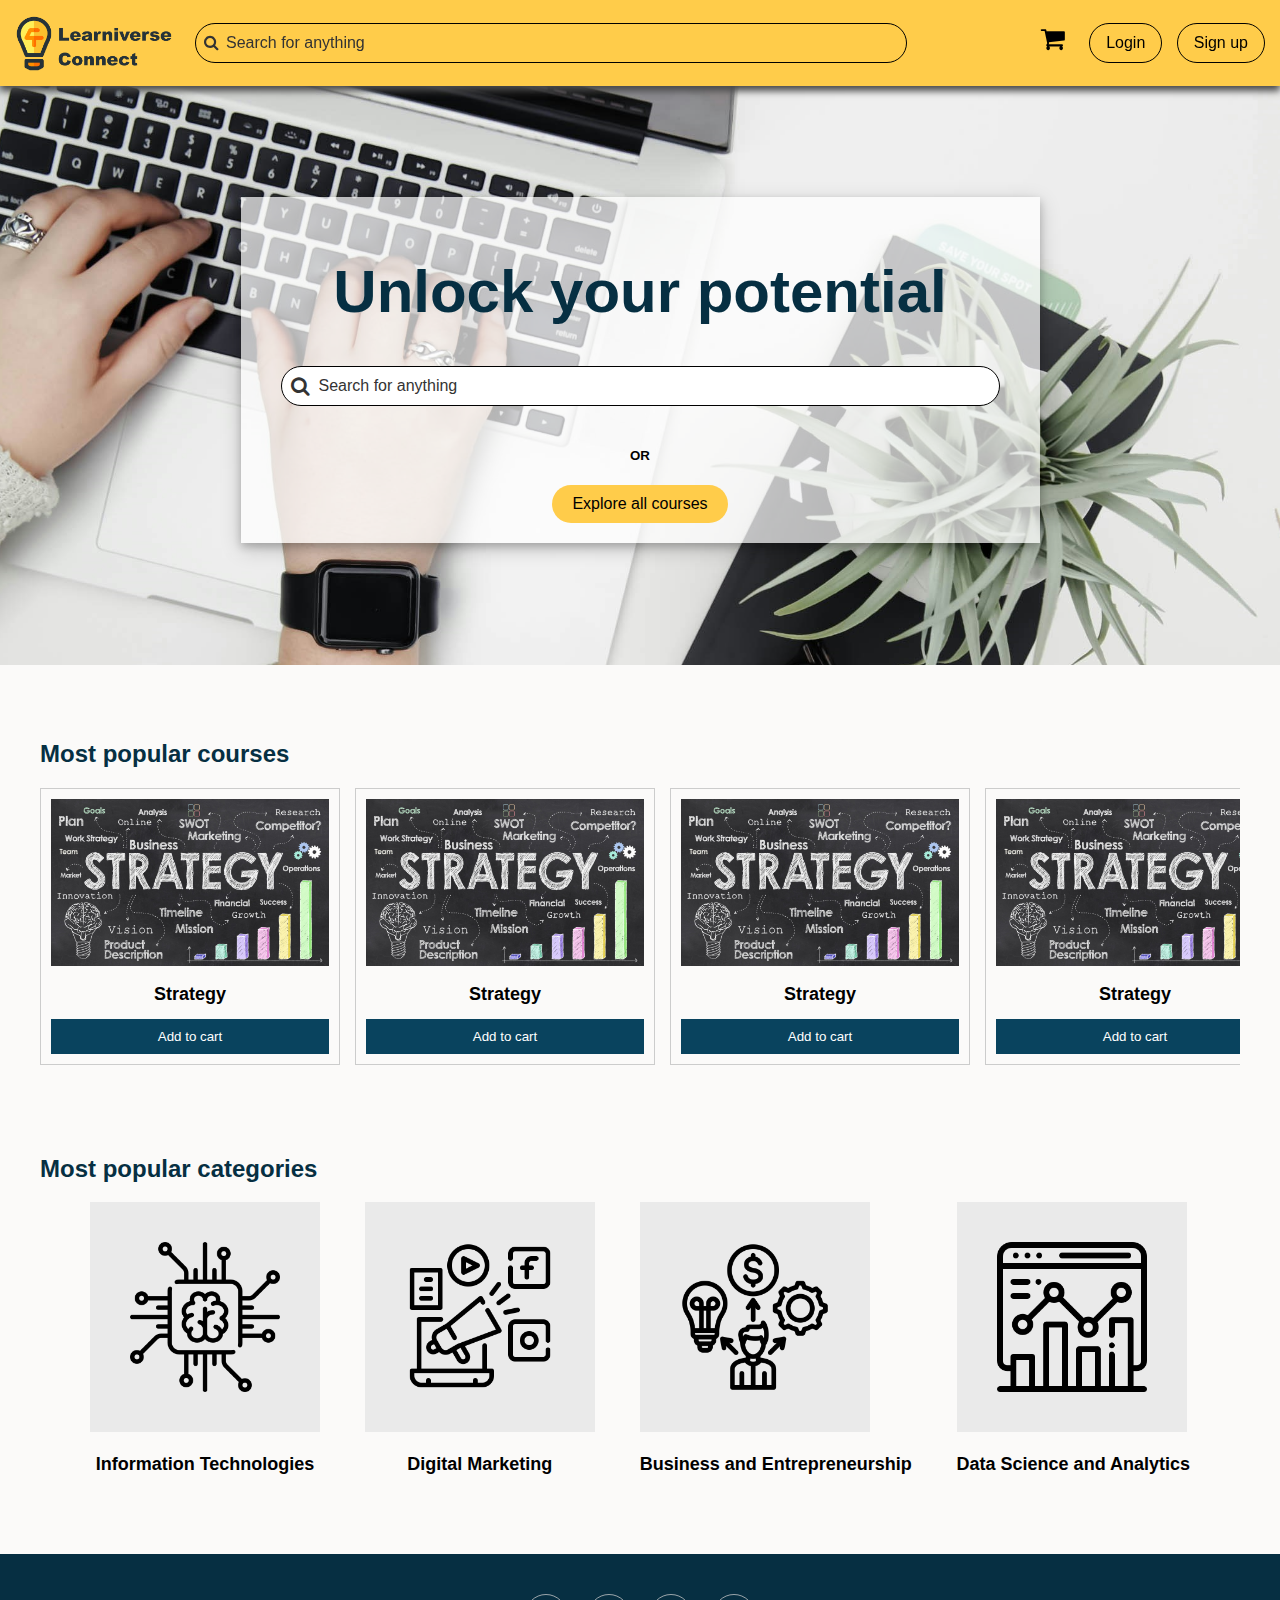
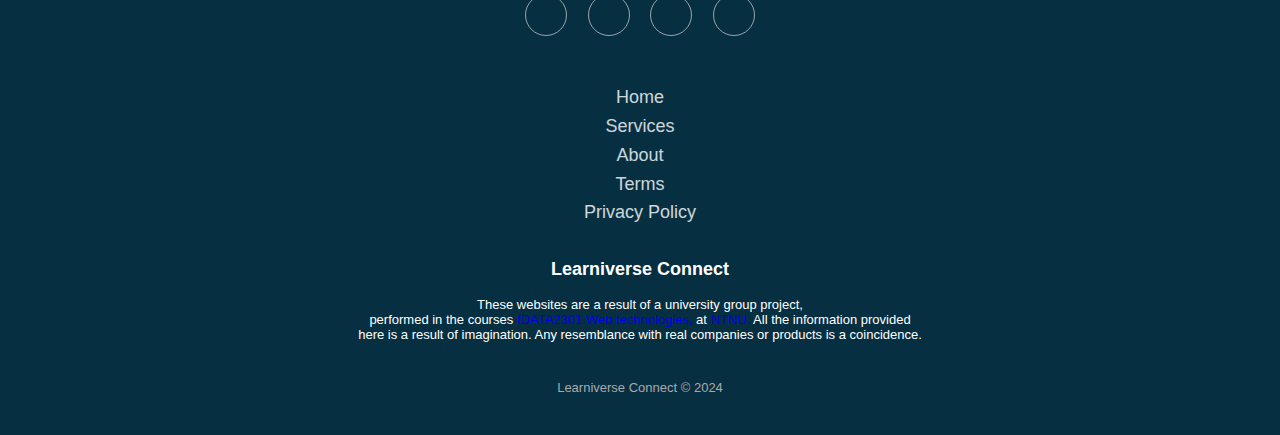
==== commit 4d17265d: "Fixes in navbar and footer." ====
--- a/frontend/index.html
+++ b/frontend/index.html
@@ -16,101 +16,103 @@
 <body>
     <nav id="navbar"></nav>
 
-    <section class="hero-section">
-        <div class="hero-content">
-            <h1 class="hero-quote">Unlock your potential</h1>
-            <div class="search-container">
-                <form action="/search" method="get">
-                    <button type="submit" class="search-icon-button">
-                        <i class="fa fa-search"></i>
+    <section class="main-section">
+        <section class="hero-section">
+            <div class="hero-content">
+                <h1 class="hero-quote">Unlock your potential</h1>
+                <div class="search-container">
+                    <form action="/search" method="get">
+                        <button type="submit" class="search-icon-button">
+                            <i class="fa fa-search"></i>
+                        </button>
+                        <input type="text" class="search-bar" placeholder="Search for anything" name="query">
+                    </form>
+                </div>
+                <h5>OR</h5>
+                <a href="pages/browser/browser.html" class="explore-courses-link">Explore all courses</a>
+            </div>
+        </section>
+
+        <section class="slider-container">
+            <h2>Most popular courses</h2>
+            <div id="course-slider">
+                <div class="slide">
+                    <img src="resources/images/business strategy.jpg" alt="Course 1" class="course-image" width="300">
+                    <h3 class="course-title">Strategy</h3>
+                    <button class="course-button">Add to cart</button>
+                </div>
+                <div class="slide">
+                    <img src="resources/images/business strategy.jpg" alt="Course 1" class="course-image" width="300">
+                    <h3 class="course-title">Strategy</h3>
+                    <button class="course-button">Add to cart</button>
+                </div>
+                <div class="slide">
+                    <img src="resources/images/business strategy.jpg" alt="Course 1" class="course-image" width="300">
+                    <h3 class="course-title">Strategy</h3>
+                    <button class="course-button">Add to cart</button>
+                </div>
+                <div class="slide">
+                    <img src="resources/images/business strategy.jpg" alt="Course 1" class="course-image" width="300">
+                    <h3 class="course-title">Strategy</h3>
+                    <button class="course-button">Add to cart</button>
+                </div>
+                <div class="slide">
+                    <img src="resources/images/business strategy.jpg" alt="Course 1" class="course-image" width="300">
+                    <h3 class="course-title">Strategy</h3>
+                    <button class="course-button">Add to cart</button>
+                </div>
+                <div class="slide">
+                    <img src="resources/images/business strategy.jpg" alt="Course 1" class="course-image" width="300">
+                    <h3 class="course-title">Strategy</h3>
+                    <button class="course-button">Add to cart</button>
+                </div>
+                <div class="slide">
+                    <img src="resources/images/business strategy.jpg" alt="Course 1" class="course-image" width="300">
+                    <h3 class="course-title">Strategy</h3>
+                    <button class="course-button">Add to cart</button>
+                </div>
+                <div class="slide">
+                    <img src="resources/images/business strategy.jpg" alt="Course 1" class="course-image" width="300">
+                    <h3 class="course-title">Strategy</h3>
+                    <button class="course-button">Add to cart</button>
+                </div>
+                <div class="slide">
+                    <img src="resources/images/business strategy.jpg" alt="Course 1" class="course-image" width="300">
+                    <h3 class="course-title">Strategy</h3>
+                    <button class="course-button">Add to cart</button>
+                </div>
+            </div>
+        </section>
+
+        <section class="categories-container">
+            <h2>Most popular categories</h2>
+            <div class="categories">
+                <div class="category">
+                    <button onclick="goToPageWithCheckboxes('InformationTechnologies')">
+                        <img src="resources/images/categoryIcons/Technology.png" alt="Information Technologies">
                     </button>
-                    <input type="text" class="search-bar" placeholder="Search for anything" name="query">
-                </form>
+                    <h3 class="text">Information Technologies</h3>
+                </div>
+                <div class="category">
+                    <button onclick="goToPageWithCheckboxes('DigitalMarketing')">
+                        <img src="resources/images/categoryIcons/Marketing.png" alt="Digital Marketing">
+                    </button>
+                    <h3 class="text">Digital Marketing</h3>
+                </div>
+                <div class="category">
+                    <button onclick="goToPageWithCheckboxes('BusinessAndEntrepreneurship')">
+                        <img src="resources/images/categoryIcons/Business.png" alt="Business and Entrepreneurship">
+                    </button>
+                    <h3 class="text">Business and Entrepreneurship</h3>
+                </div>
+                <div class="category">
+                    <button onclick="goToPageWithCheckboxes('DataScienceAndAnalytics')">
+                        <img src="resources/images/categoryIcons/Analytics.png" alt="Data Science and Analytics">
+                    </button>
+                    <h3 class="text">Data Science and Analytics</h3>
+                </div>
             </div>
-            <h5>OR</h5>
-            <a href="pages/browser/browser.html" class="explore-courses-link">Explore all courses</a>
-        </div>
-    </section>
-
-    <section class="slider-container">
-        <h2>Most popular courses</h2>
-        <div id="course-slider">
-            <div class="slide">
-                <img src="resources/images/business strategy.jpg" alt="Course 1" class="course-image" width="300">
-                <h3 class="course-title">Strategy</h3>
-                <button class="course-button">Add to cart</button>
-            </div>
-            <div class="slide">
-                <img src="resources/images/business strategy.jpg" alt="Course 1" class="course-image" width="300">
-                <h3 class="course-title">Strategy</h3>
-                <button class="course-button">Add to cart</button>
-            </div>
-            <div class="slide">
-                <img src="resources/images/business strategy.jpg" alt="Course 1" class="course-image" width="300">
-                <h3 class="course-title">Strategy</h3>
-                <button class="course-button">Add to cart</button>
-            </div>
-            <div class="slide">
-                <img src="resources/images/business strategy.jpg" alt="Course 1" class="course-image" width="300">
-                <h3 class="course-title">Strategy</h3>
-                <button class="course-button">Add to cart</button>
-            </div>
-            <div class="slide">
-                <img src="resources/images/business strategy.jpg" alt="Course 1" class="course-image" width="300">
-                <h3 class="course-title">Strategy</h3>
-                <button class="course-button">Add to cart</button>
-            </div>
-            <div class="slide">
-                <img src="resources/images/business strategy.jpg" alt="Course 1" class="course-image" width="300">
-                <h3 class="course-title">Strategy</h3>
-                <button class="course-button">Add to cart</button>
-            </div>
-            <div class="slide">
-                <img src="resources/images/business strategy.jpg" alt="Course 1" class="course-image" width="300">
-                <h3 class="course-title">Strategy</h3>
-                <button class="course-button">Add to cart</button>
-            </div>
-            <div class="slide">
-                <img src="resources/images/business strategy.jpg" alt="Course 1" class="course-image" width="300">
-                <h3 class="course-title">Strategy</h3>
-                <button class="course-button">Add to cart</button>
-            </div>
-            <div class="slide">
-                <img src="resources/images/business strategy.jpg" alt="Course 1" class="course-image" width="300">
-                <h3 class="course-title">Strategy</h3>
-                <button class="course-button">Add to cart</button>
-            </div>
-        </div>
-    </section>
-
-    <section class="categories-container">
-        <h2>Most popular categories</h2>
-        <div class="categories">
-            <div class="category">
-                <button onclick="goToPageWithCheckboxes('InformationTechnologies')">
-                    <img src="resources/images/categoryIcons/Technology.png" alt="Information Technologies">
-                </button>
-                <h3 class="text">Information Technologies</h3>
-            </div>
-            <div class="category">
-                <button onclick="goToPageWithCheckboxes('DigitalMarketing')">
-                    <img src="resources/images/categoryIcons/Marketing.png" alt="Digital Marketing">
-                </button>
-                <h3 class="text">Digital Marketing</h3>
-            </div>
-            <div class="category">
-                <button onclick="goToPageWithCheckboxes('BusinessAndEntrepreneurship')">
-                    <img src="resources/images/categoryIcons/Business.png" alt="Business and Entrepreneurship">
-                </button>
-                <h3 class="text">Business and Entrepreneurship</h3>
-            </div>
-            <div class="category">
-                <button onclick="goToPageWithCheckboxes('DataScienceAndAnalytics')">
-                    <img src="resources/images/categoryIcons/Analytics.png" alt="Data Science and Analytics">
-                </button>
-                <h3 class="text">Data Science and Analytics</h3>
-            </div>
-        </div>
+        </section>
     </section>
 
     <footer id="footer"></footer>
--- a/frontend/pages/index/style.css
+++ b/frontend/pages/index/style.css
@@ -1,3 +1,7 @@
+.main-section {
+    min-height: 100%;
+}
+
 /* For the hero section*/
 .hero-section {
     padding: 25px;
@@ -136,6 +140,8 @@
 }
 
 .category {
+    display: flex;
+    flex-direction: column;
     text-align: center;
 }
 
@@ -145,6 +151,7 @@
     cursor: pointer;
     padding: 0;
     display: inline-block;
+    width: min-content;
     background-color: #EAEAEA;
 }
 
--- a/frontend/resources/css/navbar.css
+++ b/frontend/resources/css/navbar.css
@@ -91,20 +91,23 @@
     text-decoration: none;
 }
 
-.mobile-menu-icon:hover, .mobile-menu-icon-hidden a:hover  {
-    border-bottom: solid;
-}
-
 .mobile-menu-icon, .mobile-menu-icon-hidden {
   background: none;
   border: none;
   font-size: 26px;
   cursor: pointer;
-
+  margin-right: 10px;
+
+}
+
+.mobile-menu-icon:hover, .mobile-menu-icon-hidden:hover  {
+    border-bottom: solid;
 }
 
 .popup-menu {
-    display: none;
+    overflow: hidden;
+    max-height: 0;
+    transition: max-height 0.1s ease-out;
     position: absolute;
     top: 100%;
     left: 0;
@@ -114,16 +117,16 @@
     z-index: 2;
 }
 
+.popup-menu.show {
+    max-height: 500px;
+}
+
 .popup-menu-item {
     display: block;
     padding: 10px;
     color: black;
     text-decoration: none;
-    border-bottom: 1px solid #4a4a4a;
-}
-
-.popup-menu-item:last-child {
-    border-bottom: none;
+    border-top: 1px solid #4a4a4a;
 }
 
 /* Hide the small logo by default */
--- a/frontend/resources/css/style.css
+++ b/frontend/resources/css/style.css
@@ -1,4 +1,5 @@
-body {
+html, body {
+    height: 100%;
     font-family: sans-serif; /*google font*/
     margin: 0px;
     background-color: #fbfaf9;
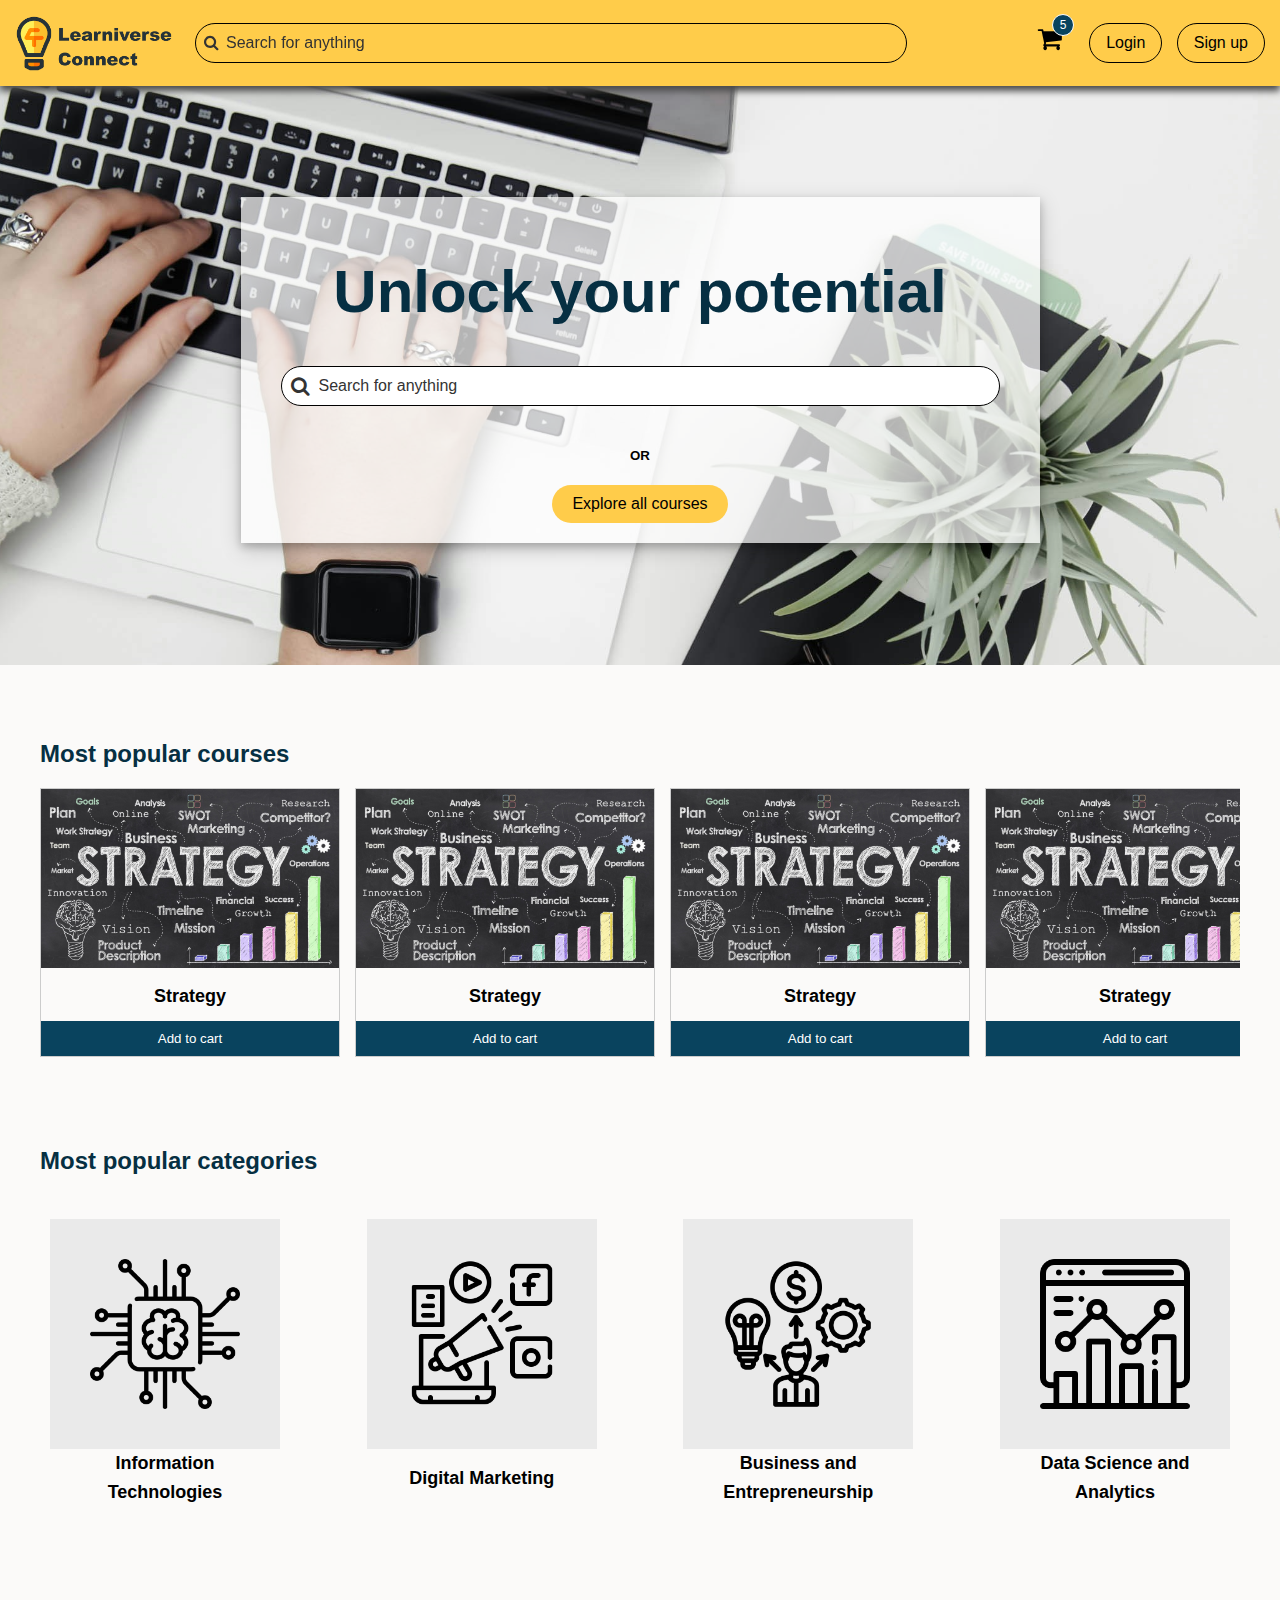
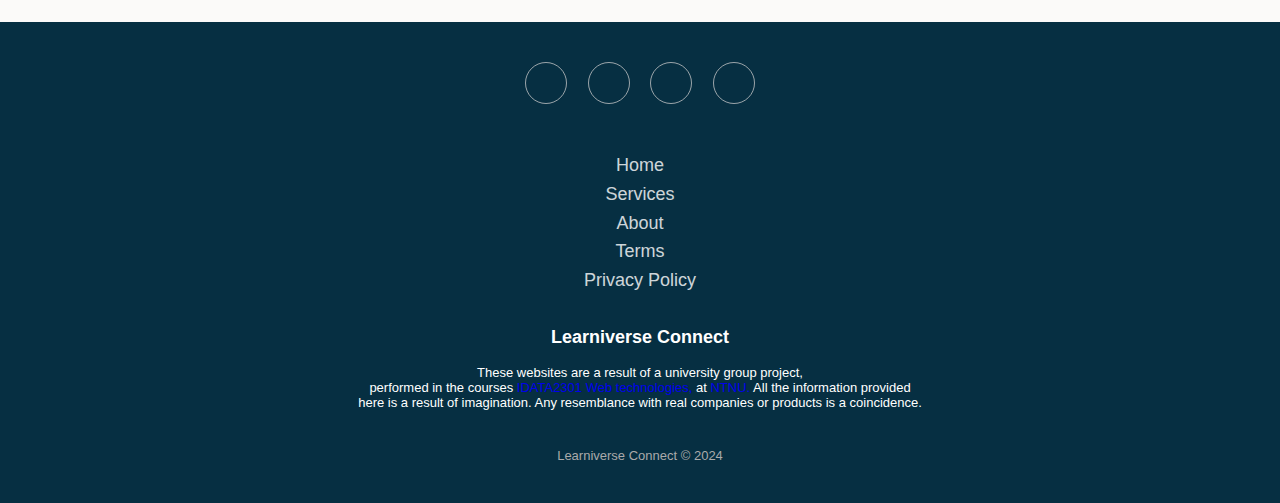
==== commit 2e15ed7c: "Made the homepage more scalable." ====
--- a/frontend/index.html
+++ b/frontend/index.html
@@ -91,25 +91,25 @@
                     <button onclick="goToPageWithCheckboxes('InformationTechnologies')">
                         <img src="resources/images/categoryIcons/Technology.png" alt="Information Technologies">
                     </button>
-                    <h3 class="text">Information Technologies</h3>
+                    <h3 class="course-label">Information Technologies</h3>
                 </div>
                 <div class="category">
                     <button onclick="goToPageWithCheckboxes('DigitalMarketing')">
                         <img src="resources/images/categoryIcons/Marketing.png" alt="Digital Marketing">
                     </button>
-                    <h3 class="text">Digital Marketing</h3>
+                    <h3 class="course-label">Digital Marketing</h3>
                 </div>
                 <div class="category">
                     <button onclick="goToPageWithCheckboxes('BusinessAndEntrepreneurship')">
                         <img src="resources/images/categoryIcons/Business.png" alt="Business and Entrepreneurship">
                     </button>
-                    <h3 class="text">Business and Entrepreneurship</h3>
+                    <h3 class="course-label">Business and Entrepreneurship</h3>
                 </div>
                 <div class="category">
                     <button onclick="goToPageWithCheckboxes('DataScienceAndAnalytics')">
                         <img src="resources/images/categoryIcons/Analytics.png" alt="Data Science and Analytics">
                     </button>
-                    <h3 class="text">Data Science and Analytics</h3>
+                    <h3 class="course-label">Data Science and Analytics</h3>
                 </div>
             </div>
         </section>
--- a/frontend/pages/index/style.css
+++ b/frontend/pages/index/style.css
@@ -98,7 +98,6 @@
     margin-right: 15px;
     margin-bottom: 15px;
     border: 1px solid #ccc;
-    padding: 10px;
     box-sizing: border-box;
 }
 
@@ -131,18 +130,16 @@
 }
 
 .categories-container .categories {
-    margin-left: 50px;
-    margin-right: 50px;
     display: flex;
     flex-wrap: wrap;
     justify-content: space-between;
-
 }
 
 .category {
     display: flex;
     flex-direction: column;
     text-align: center;
+    margin-bottom: 75px;
 }
 
 .category button {
@@ -151,8 +148,10 @@
     cursor: pointer;
     padding: 0;
     display: inline-block;
-    width: min-content;
     background-color: #EAEAEA;
+    margin-top: 25px;
+    margin-right: 10px;
+    margin-left: 10px;
 }
 
 .category button img {
@@ -160,11 +159,44 @@
     height: 150px;
     padding: 40px;
     display: block;
+    margin: auto;
 }
 
 .category button img:hover  {
     transform: scale(1.1);
 }
-
-
-
+.course-label {
+    width: 200px;
+    text-align: center;
+    margin: auto;
+}
+
+@media (max-width: 710px) {
+    /* Most popular courses */
+    .slide {
+        width: 150px;
+    }
+
+    /* Most popular categories */
+    .category button img {
+        width: 100px;
+        height: 100px;
+        padding: 30px;
+    }
+}
+
+@media (max-width: 485px) {
+    /* Most popular categories */
+    .category button img {
+        width: 60px;
+        height: 60px;
+        padding: 20px;
+    }
+
+    .course-label {
+        font-size: 15px;
+        width: 100px;
+    }
+}
+
+
--- a/frontend/resources/css/navbar.css
+++ b/frontend/resources/css/navbar.css
@@ -4,7 +4,7 @@
     position: fixed;
     top: 0;
     width: 100%;
-    z-index: 1;
+    z-index: 10;
 }
 
 .navbar-container {
@@ -12,7 +12,7 @@
     justify-content: space-between;
     align-items: center;
     padding: 15px;
-    width: calc(100% - 30px); /* Adjust based on padding to ensure full width */
+    width: calc(100% - 30px);
 }
 
 .logo-link img {
@@ -89,6 +89,7 @@
 .navbar a {
     color: black;
     text-decoration: none;
+    position: relative;
 }
 
 .mobile-menu-icon, .mobile-menu-icon-hidden {
@@ -129,42 +130,36 @@
     border-top: 1px solid #4a4a4a;
 }
 
-/* Hide the small logo by default */
 .logo-small {
     display: none;
 }
 
-/* Default styles for the large logo */
 .logo-large {
     display: block;
 }
 
-/* Hide mobile menu icon on larger screens */
 .mobile-menu-icon-hidden {
   display: none;
 }
 
-/* Responsive Design */
 @media (min-width: 768px) {
     .menu-search-bar {
-        width: 50vw; /* Makes the search bar wider on larger screens */
-        max-width: 900px; /* Limit the width to maintain usability */
+        width: 50vw;
+        max-width: 900px;
     }
 }
 
 @media (max-width: 1010px) {
     .menu-search-container, .menu-search-bar {
-        width: auto; /* Full width on smaller screens */
+        width: auto;
     }
 }
 
 @media (max-width: 768px) {
-    /* Hide the large logo */
     .logo-large {
         display: none;
     }
 
-    /* Show the small logo */
     .logo-small {
         display: block;
     }
@@ -172,7 +167,7 @@
 
 @media (min-width: 661px) {
     .popup-menu {
-        display: none !important; /* Force hiding the popup menu if the user has opened it on smaller screens */
+        display: none !important;
     }
 }
 
@@ -181,12 +176,10 @@
         position: absolute;
     }
 
-    /* Hide right items on smaller screens */
     .right-items {
         display: none;
     }
 
-    /* Show mobile menu icon on smaller screens */
     .mobile-menu-icon-hidden {
         display: block;
         margin-left: auto;
@@ -196,7 +189,7 @@
 
 @media (max-width: 410px) {
     .menu-search-container, .menu-search-bar {
-        width: 130px; /* Full width on smaller screens */
+        width: 130px;
 
     }
 
@@ -207,7 +200,7 @@
 
 @media (max-width: 356px) {
     .menu-search-container, .menu-search-bar {
-        width: 90px; /* Full width on smaller screens */
+        width: 90px;
 
     }
 
@@ -216,4 +209,64 @@
     }
 }
 
-
+.cart-count {
+    position: absolute;
+    top: -10px;
+    right: -5px;
+    background-color: #09435e;
+    color: white;
+    width: 20px;
+    height: 20px;
+    border-radius: 50%;
+    font-size: 12px;
+    display: flex;
+    justify-content: center;
+    align-items: center;
+    border: 1px solid white;
+}
+
+.cart-dropdown {
+    visibility: hidden;
+    opacity: 0;
+    position: absolute;
+    right: -30px;
+    width: 200px;
+    top: 230%;
+    background-color: #ffcc4a;
+    box-shadow: 0 8px 16px 0 rgba(0,0,0,0.2);
+    z-index: 5;
+    border-radius: 3px;
+    padding: 5px;
+    transition: opacity 0.1s, visibility 0s 0.1s; /* brukes ikke nå */
+    border: 1px solid black;
+    font-size: 26px;
+}
+
+.cart-dropdown ul {
+    list-style: none;
+    padding: 0;
+    margin: 0;
+}
+
+.cart-dropdown ul li {
+    padding: 10px;
+    border-bottom: 1px solid #f0f0f0;
+}
+
+.cart-dropdown ul li:last-child {
+    border-bottom: none;
+}
+
+.mobile-menu-icon:hover .cart-dropdown {
+    visibility: visible;
+    opacity: 1;
+    transition-delay: 0s; /* brukes ikke nå */
+}
+
+.cart-course {
+    border-bottom: 1px solid black;
+}
+
+.cart-course:last-child {
+    border-bottom: none;
+}--- a/frontend/resources/css/style.css
+++ b/frontend/resources/css/style.css
@@ -2,6 +2,7 @@
     height: 100%;
     font-family: sans-serif; /*google font*/
     margin: 0px;
+    padding: 0px;
     background-color: #fbfaf9;
 }
 
--- a/frontend/resources/css/footer.css
+++ b/frontend/resources/css/footer.css
@@ -1,8 +1,8 @@
 .footer {
   padding:40px 0;
-  margin-top: 75px;
   background-color: #062f42;
   color:white;
+  margin-top: 0;
 }
 
 .footer ul, h3 {
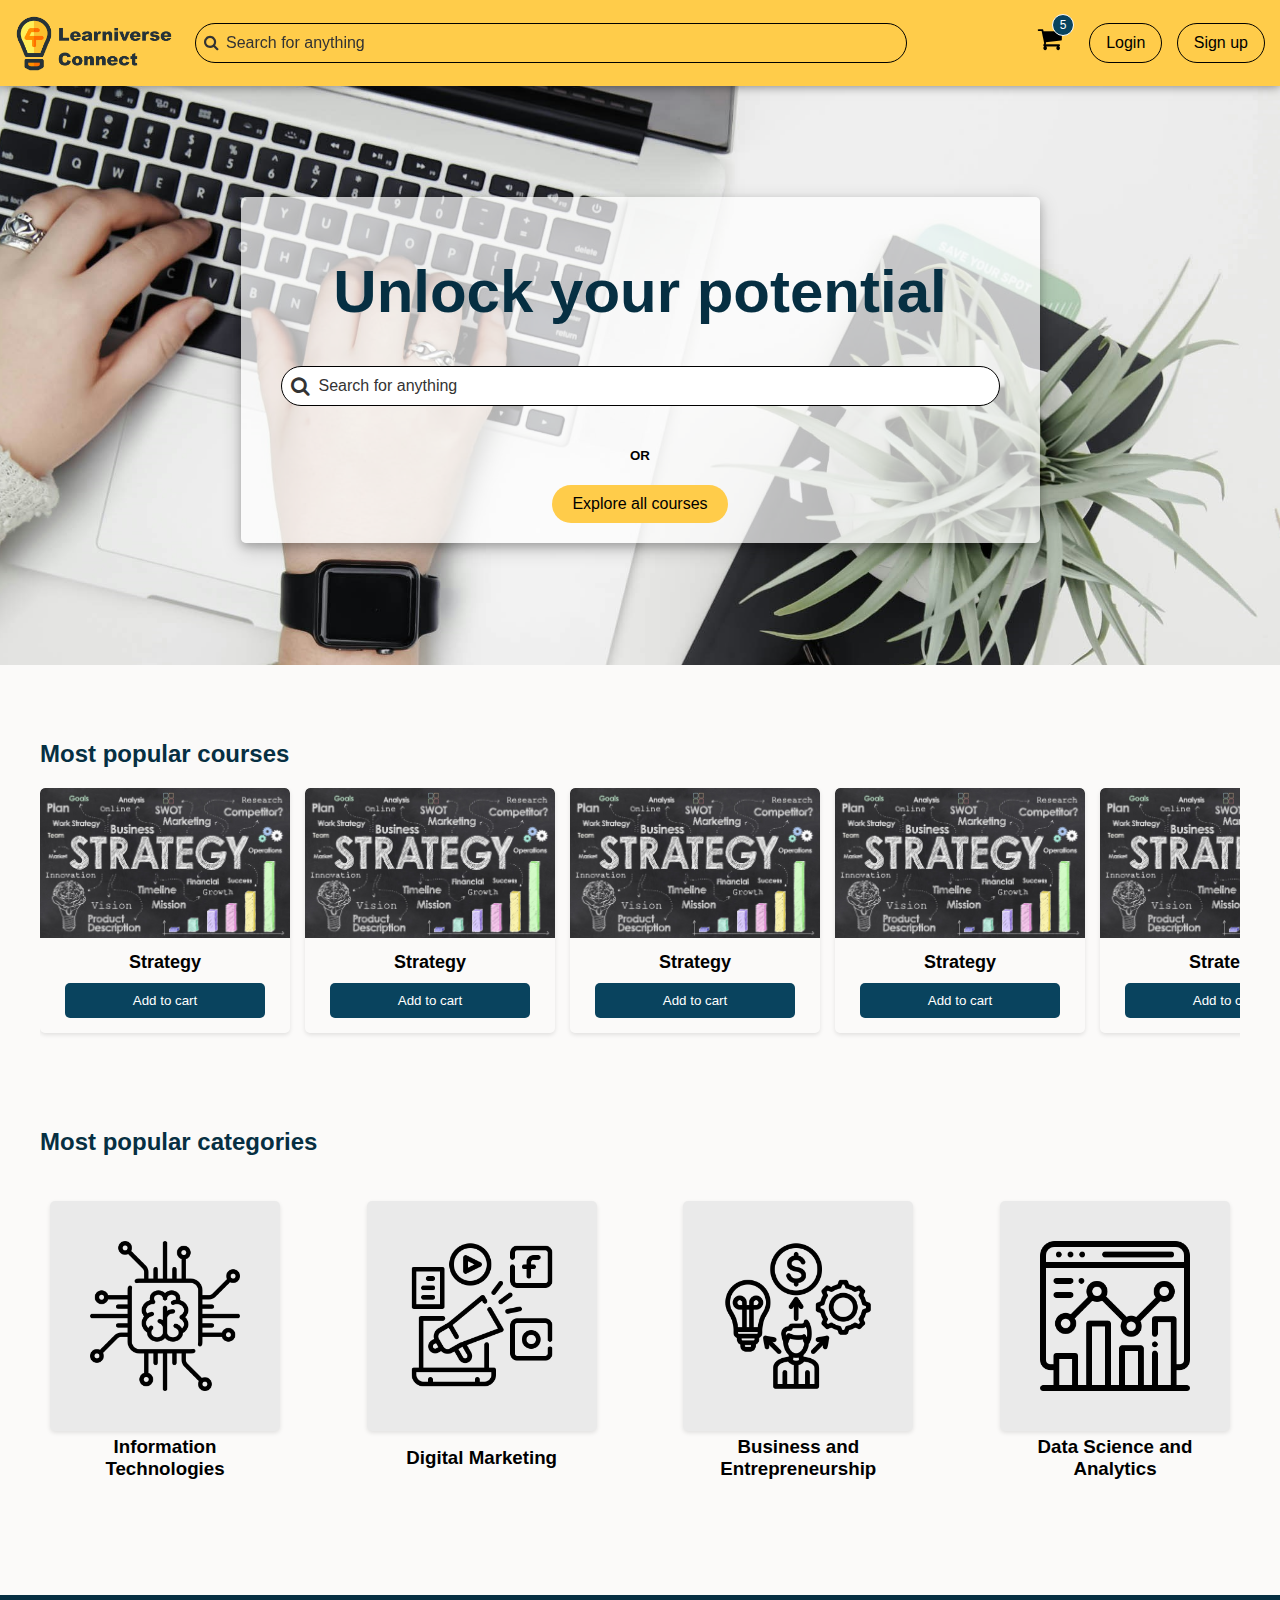
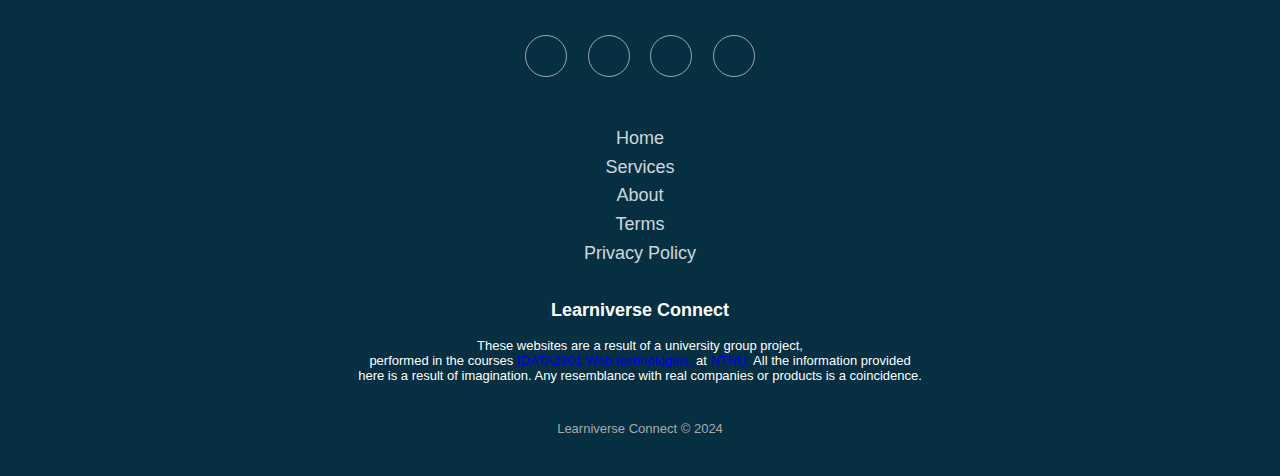
==== commit f2b0263e: "Changes in the style on the homepage and coursepage." ====
--- a/frontend/index.html
+++ b/frontend/index.html
@@ -35,7 +35,7 @@
 
         <section class="slider-container">
             <h2>Most popular courses</h2>
-            <div id="course-slider">
+            <div class="course-slider">
                 <div class="slide">
                     <img src="resources/images/business strategy.jpg" alt="Course 1" class="course-image" width="300">
                     <h3 class="course-title">Strategy</h3>
--- a/frontend/pages/index/style.css
+++ b/frontend/pages/index/style.css
@@ -21,6 +21,7 @@
     padding: 20px;
     box-shadow: 0 4px 8px 0 rgba(0, 0, 0, 0.2),
                 0 6px 20px 0 rgba(0, 0, 0, 0.19);
+    border-radius: 5px;
 }
 
 .hero-quote {
@@ -86,42 +87,67 @@
     margin-top: 75px;
 }
 
-#course-slider {
-    display: flex;
+.course-slider {
+    padding-bottom: 20px;
+    scroll-behavior: smooth;
     overflow-x: auto;
-    scroll-behavior: smooth;
+    display: flex;
+    gap: 15px;
+    flex-wrap: nowrap;
+    box-sizing: content-box;
+    -webkit-overflow-scrolling: touch;
 }
 
 .slide {
     flex: 0 0 auto;
-    width: 300px;
-    margin-right: 15px;
+    width: 250px;
+    border-radius: 5px;
+    box-shadow: 0 2px 4px rgba(0,0,0,0.1);
+    text-align: center;
+    overflow: hidden;
+}
+
+.course-image {
+    width: 100%;
+    height: auto;
+    border-top-left-radius: 5px;
+    border-top-right-radius: 5px;
+}
+
+.course-title {
+    margin: 10px 0;
+    font-size: 18px;
+}
+
+.course-button {
+    background-color: #09435e;
+    color: white;
+    border: none;
+    padding: 10px 20px;
     margin-bottom: 15px;
-    border: 1px solid #ccc;
-    box-sizing: border-box;
-}
-
-.slide img {
-    max-width: 100%;
-}
-
-.course-title {
-  margin: 10px 0;
-  text-align: center;
-}
-
-.course-button {
-  background-color: #09435e;
-  color: white;
-  border: none;
-  padding: 10px 20px;
-  cursor: pointer;
-  width: 100%;
-  box-sizing: border-box;
+    cursor: pointer;
+    width: 80%;
+    margin-left: auto;
+    margin-right: auto;
+    border-radius: 5px;
 }
 
 .course-button:hover {
-  background-color: #062f42;
+    background-color: #062f42;
+}
+
+/* Scrollbar customization for aesthetics */
+.course-slider::-webkit-scrollbar {
+    height: 10px;
+}
+
+.course-slider::-webkit-scrollbar-thumb {
+    background-color: #062f42;
+    border-radius: 4px;
+}
+
+.course-slider::-webkit-scrollbar-track {
+    background-color: #f0f0f0;
 }
 
 /* Most popular categories */
@@ -144,6 +170,8 @@
 
 .category button {
     border: none;
+    border-radius: 5px;
+    box-shadow: 0 2px 4px rgba(0,0,0,0.1);
     background-color: transparent;
     cursor: pointer;
     padding: 0;
@@ -166,6 +194,7 @@
     transform: scale(1.1);
 }
 .course-label {
+    padding-top: 5px;
     width: 200px;
     text-align: center;
     margin: auto;
--- a/frontend/resources/css/navbar.css
+++ b/frontend/resources/css/navbar.css
@@ -1,6 +1,6 @@
 .navbar {
     background-color: #ffcc4a;
-    box-shadow: 0px 5px 7px #4a4a4a;
+    box-shadow: 0px 0px 10px rgba(0,0,0,0.5);
     position: fixed;
     top: 0;
     width: 100%;
@@ -65,10 +65,6 @@
     left: 13px;
 }
 
-.right-items {
-
-}
-
 .menu-button {
     display: inline-block;
     background-color: #ffcc4a;
@@ -114,7 +110,7 @@
     left: 0;
     width: 100%;
     background-color: #ffcc4a;
-    box-shadow: 0px 5px 7px #4a4a4a;
+    box-shadow: 0px 0px 10px rgba(0,0,0,0.5);
     z-index: 2;
 }
 
@@ -233,7 +229,7 @@
     width: 200px;
     top: 230%;
     background-color: #ffcc4a;
-    box-shadow: 0 8px 16px 0 rgba(0,0,0,0.2);
+    box-shadow: 0px 0px 10px rgba(0,0,0,0.5);
     z-index: 5;
     border-radius: 3px;
     padding: 5px;
--- a/frontend/resources/css/footer.css
+++ b/frontend/resources/css/footer.css
@@ -5,7 +5,7 @@
   margin-top: 0;
 }
 
-.footer ul, h3 {
+.footer ul, .footer h3 {
   padding:0;
   list-style:none;
   text-align:center;
